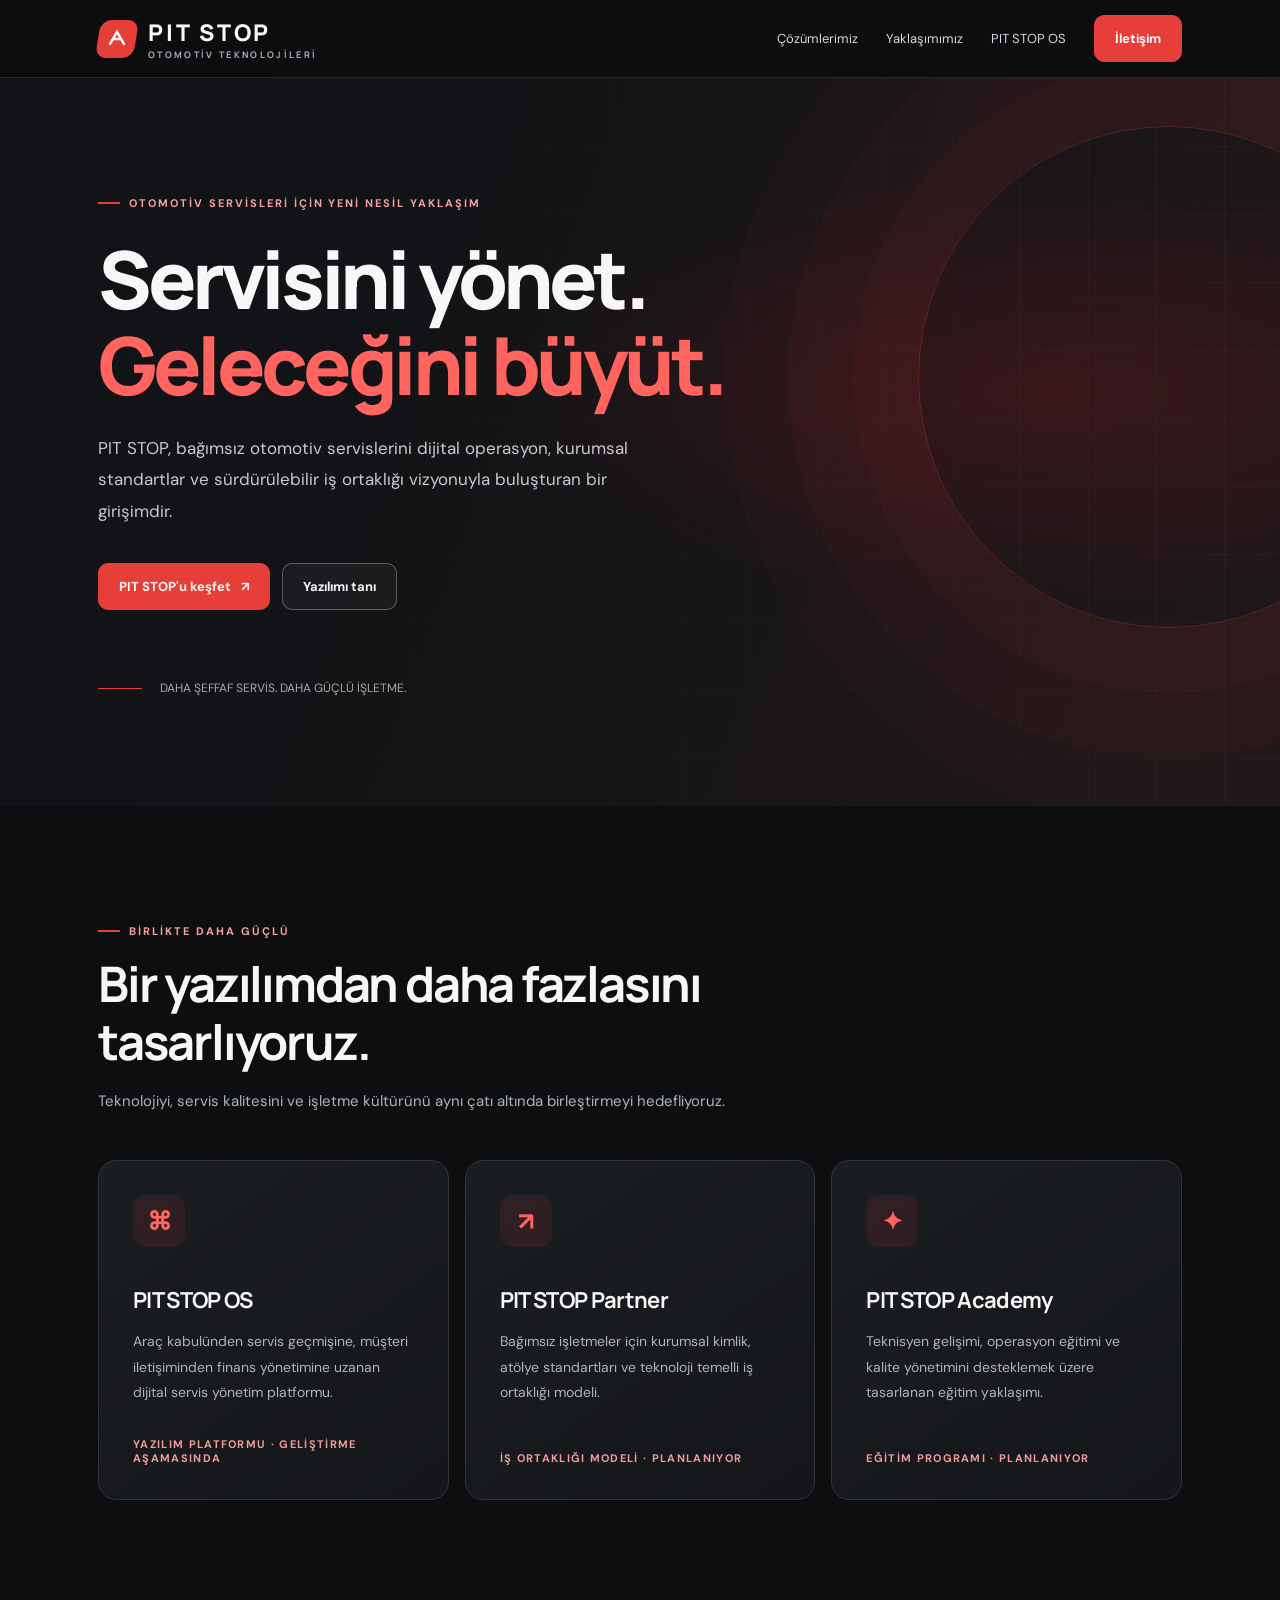
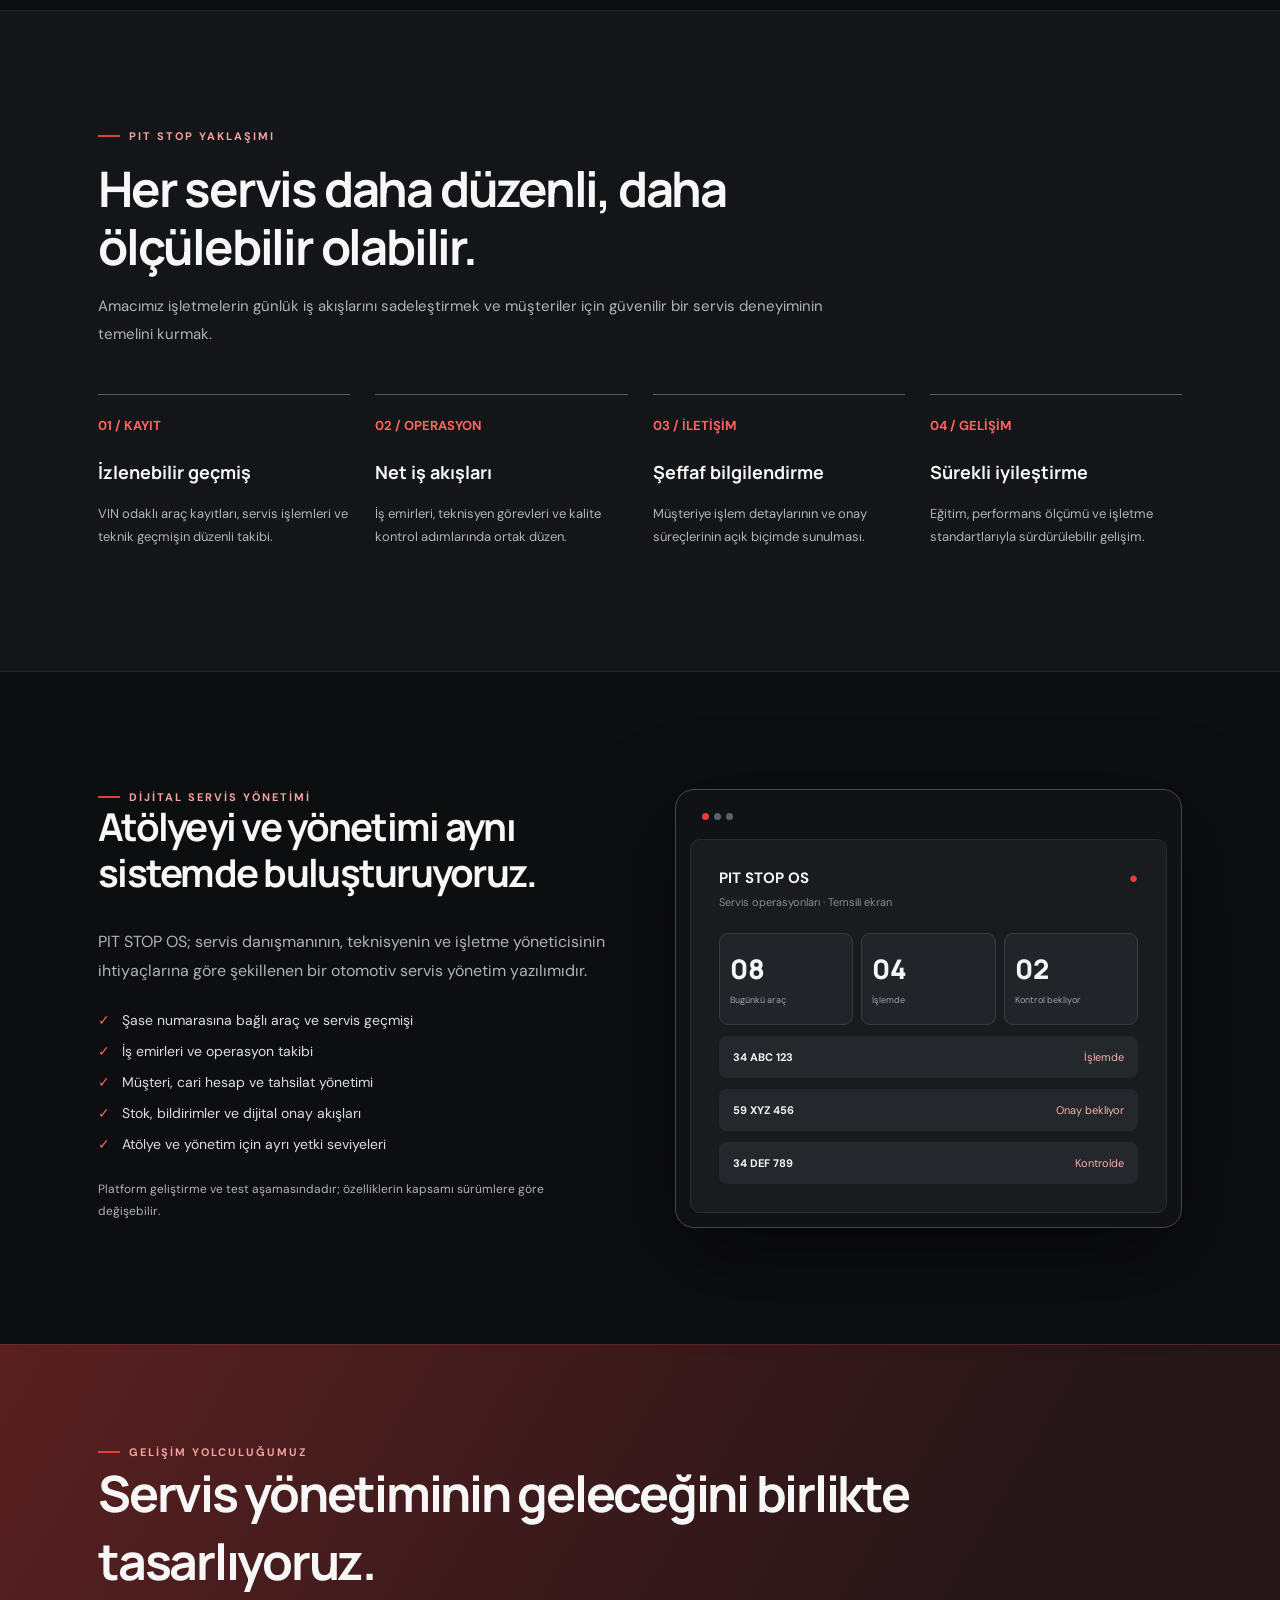
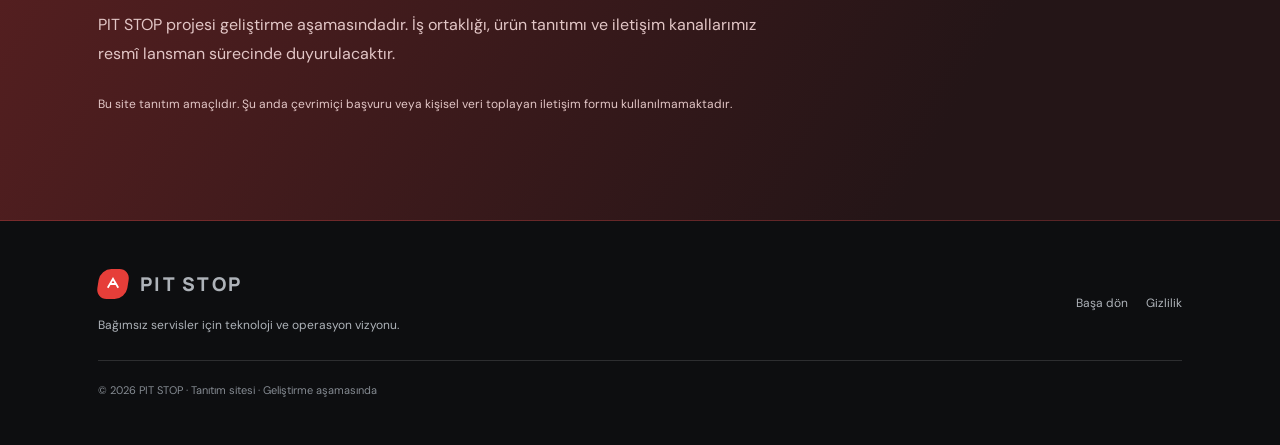
==== index.html @ 3961f0f2 "PIT STOP kurumsal web sitesi ilk surum" ====
<!DOCTYPE html>
<html lang="tr">
<head>
  <meta charset="utf-8">
  <meta name="viewport" content="width=device-width, initial-scale=1">
  <meta name="theme-color" content="#101113">
  <meta name="description" content="PIT STOP: Otomotiv servisleri için dijital yönetim, operasyon standardı ve iş ortaklığı vizyonu.">
  <title>PIT STOP | Servisin Geleceğini Yeniden Tasarla</title>
  <link rel="preconnect" href="https://fonts.googleapis.com">
  <link rel="preconnect" href="https://fonts.gstatic.com" crossorigin>
  <link href="https://fonts.googleapis.com/css2?family=DM+Sans:wght@400;500;600;700&family=Manrope:wght@400;500;600;700;800&display=swap" rel="stylesheet">
  <style>
    :root{--bg:#0d0e10;--panel:#17191c;--panel2:#1f2226;--line:#323438;--fg:#f7f7f7;--muted:#aeb3b9;--red:#e63e39;--red2:#ff645e;--max:1140px}
    *{box-sizing:border-box}html{scroll-behavior:smooth}body{margin:0;background:var(--bg);color:var(--fg);font-family:'DM Sans',sans-serif;-webkit-font-smoothing:antialiased}a{color:inherit;text-decoration:none}button{font:inherit} .wrap{max-width:var(--max);margin:auto;padding:0 28px}
    .nav{position:sticky;top:0;z-index:30;background:rgba(13,14,16,.87);backdrop-filter:blur(20px);border-bottom:1px solid #ffffff1b}.nav-in{height:77px;display:flex;align-items:center;justify-content:space-between;gap:24px}.brand{display:flex;align-items:center;gap:12px;font-family:Manrope,sans-serif;font-size:23px;font-weight:800;letter-spacing:.12em}.mark{display:grid;place-items:center;width:38px;height:38px;background:var(--red);border-radius:11px;transform:skew(-9deg)}.mark svg{transform:skew(9deg)}.brand small{font-size:9px;display:block;letter-spacing:.26em;color:var(--muted);font-weight:700;margin-top:0}.links{display:flex;align-items:center;gap:28px;font-size:13px;color:#d6d8dc}.links a:hover,.footer a:hover{color:var(--red2)}.btn{display:inline-flex;align-items:center;justify-content:center;gap:10px;background:var(--red);border:1px solid var(--red);border-radius:10px;padding:14px 20px;font-weight:700;font-size:13px;transition:transform .2s,background .2s}.btn:hover{transform:translateY(-2px);background:var(--red2)}.btn-outline{border-color:#ffffff48;background:#ffffff0a}.btn-outline:hover{background:#ffffff16}.mobile-nav{display:none}
    .hero{position:relative;overflow:hidden;min-height:660px;display:flex;align-items:center;background:radial-gradient(ellipse at 82% 43%,#6f191f5a 0%,transparent 36%),linear-gradient(110deg,#111316 25%,#1e1719 90%)}.hero:before{content:'';position:absolute;inset:0;background-image:linear-gradient(#ffffff07 1px,transparent 1px),linear-gradient(90deg,#ffffff07 1px,transparent 1px);background-size:68px 68px;mask-image:linear-gradient(90deg,transparent,#000)}.hero:after{content:'';position:absolute;width:500px;height:500px;right:-140px;top:48px;border:1px solid #e63e3950;border-radius:50%;box-shadow:0 0 0 65px #e63e3909,0 0 0 130px #e63e3908,0 0 0 195px #e63e3905}.hero .wrap{width:100%;position:relative;z-index:1}.eyebrow{display:inline-flex;align-items:center;gap:9px;font-size:11px;letter-spacing:.18em;font-weight:700;text-transform:uppercase;color:#f4a3a0}.eyebrow:before{content:'';width:22px;height:2px;background:var(--red)}h1,h2,h3,p{margin-top:0}h1,h2,h3{font-family:Manrope,sans-serif}h1{max-width:800px;margin:26px 0 24px;font-size:clamp(43px,6.4vw,80px);line-height:1.08;letter-spacing:-.055em;font-weight:800}h1 em{font-style:normal;color:var(--red2)}.lead{font-size:17px;line-height:1.85;max-width:570px;color:#c6c9ce}.hero-actions{display:flex;gap:12px;flex-wrap:wrap;margin-top:36px}.mini{margin-top:70px;display:flex;align-items:center;gap:18px;color:#a5a8ad;font-size:12px}.mini .bar{width:44px;height:1px;background:var(--red)}
    section{padding:110px 0}.section-head{max-width:725px;margin-bottom:45px}.section-head h2{font-size:clamp(32px,4vw,49px);line-height:1.18;letter-spacing:-.045em;margin:17px 0}.section-head p{color:var(--muted);line-height:1.85;font-size:15px}.cards{display:grid;grid-template-columns:repeat(3,minmax(0,1fr));gap:16px}.card{background:linear-gradient(145deg,#1b1e21,#141619);border:1px solid var(--line);border-radius:18px;padding:34px;min-height:340px;display:flex;flex-direction:column}.card-icon{width:52px;height:52px;border-radius:13px;background:#e63e391b;color:var(--red2);display:grid;place-items:center;font-size:25px;font-weight:bold;margin-bottom:38px}.card h3{font-size:22px;letter-spacing:-.03em;margin-bottom:14px}.card p{color:var(--muted);font-size:14px;line-height:1.8}.card .foot{font-size:11px;letter-spacing:.12em;color:#f19c99;text-transform:uppercase;font-weight:700;margin-top:auto}.band{background:#131518;border-block:1px solid #ffffff12}.steps{display:grid;grid-template-columns:repeat(4,1fr);gap:25px}.step{border-top:1px solid #595c63;padding-top:22px}.step b{display:block;color:var(--red2);font-size:13px;margin-bottom:26px}.step h3{font-size:18px}.step p{font-size:13px;color:var(--muted);line-height:1.8}.feature{display:grid;grid-template-columns:1fr 1fr;gap:70px;align-items:center}.screen{border-radius:19px;background:#101215;border:1px solid #45484d;padding:14px;box-shadow:0 28px 85px #0008}.screenbar{display:flex;gap:5px;padding:9px 12px 19px}.screenbar i{width:7px;height:7px;border-radius:50%;background:#5b6268}.screenbar i:first-child{background:var(--red)}.screenin{background:#191b1f;border:1px solid #292c31;border-radius:10px;padding:28px}.screenin h4{margin:0 0 7px;font-size:15px}.screenin .sub{color:#858b93;font-size:11px;margin-bottom:24px}.stats{display:grid;grid-template-columns:repeat(3,1fr);gap:8px}.stat{padding:16px 10px;border:1px solid #383b40;border-radius:9px;background:#212429}.stat strong{font:800 27px Manrope,sans-serif;display:block}.stat span{font-size:9px;color:#9fa6ac}.fake-row{margin-top:11px;border-radius:8px;background:#24272b;padding:14px;display:flex;align-items:center;justify-content:space-between;font-size:11px}.fake-row span{color:#f7b0ad}.feature h2{font-size:clamp(30px,3vw,46px);line-height:1.18;letter-spacing:-.045em}.feature p{line-height:1.85;color:var(--muted)}.ticks{padding:0;list-style:none;margin:25px 0}.ticks li{margin:13px 0;color:#dadde0;font-size:14px}.ticks li:before{content:'✓';color:var(--red2);margin-right:12px}.cta{padding:92px 0;background:linear-gradient(120deg,#5a2021,#241517 75%);border-block:1px solid #b3414159}.cta h2{font-size:clamp(30px,4vw,50px);letter-spacing:-.045em;margin-bottom:16px}.cta p{color:#e2c6c6;line-height:1.8;max-width:700px}.notice{font-size:12px;color:#b6adb0;margin-top:25px;max-width:760px}.footer{padding:48px 0;color:var(--muted)}.footer-inner{display:flex;justify-content:space-between;align-items:center;gap:22px;border-bottom:1px solid #ffffff22;padding-bottom:25px}.footer p{font-size:12px;line-height:1.7}.footer a{font-size:12px;margin-left:18px}.copyright{margin-top:22px;font-size:11px;color:#858b92}
    @media(max-width:850px){.links{display:none}.mobile-nav{display:inline-flex}.hero{min-height:600px}.cards,.steps{grid-template-columns:1fr 1fr}.feature{grid-template-columns:1fr;gap:36px}.card{min-height:290px}}@media(max-width:560px){.wrap{padding:0 20px}.hero{min-height:610px}section{padding:72px 0}.cards,.steps{grid-template-columns:1fr}.card{min-height:250px}.mini{margin-top:50px}.stats{gap:5px}.stat strong{font-size:20px}.footer-inner{align-items:flex-start;flex-direction:column}.footer a{margin-left:0;margin-right:20px}}
  </style>
</head>
<body>
  <header class="nav"><div class="wrap nav-in"><a class="brand" href="#anasayfa"><span class="mark"><svg width="24" height="24" viewBox="0 0 24 24" fill="none" stroke="white" stroke-width="2.4" stroke-linecap="round"><path d="M5 17L12 5l7 12M8.5 12h7"/></svg></span><span>PIT STOP<small>OTOMOTİV TEKNOLOJİLERİ</small></span></a><nav class="links"><a href="#cozumler">Çözümlerimiz</a><a href="#yaklasim">Yaklaşımımız</a><a href="#os">PIT STOP OS</a><a href="#iletisim" class="btn" style="color:white">İletişim</a></nav><a class="btn mobile-nav" href="#iletisim">İletişim</a></div></header>
  <main>
    <section class="hero" id="anasayfa"><div class="wrap"><span class="eyebrow">OTOMOTİV SERVİSLERİ İÇİN YENİ NESİL YAKLAŞIM</span><h1>Servisini yönet.<br><em>Geleceğini büyüt.</em></h1><p class="lead">PIT STOP, bağımsız otomotiv servislerini dijital operasyon, kurumsal standartlar ve sürdürülebilir iş ortaklığı vizyonuyla buluşturan bir girişimdir.</p><div class="hero-actions"><a href="#cozumler" class="btn">PIT STOP'u keşfet <span aria-hidden="true">↗</span></a><a href="#os" class="btn btn-outline">Yazılımı tanı</a></div><div class="mini"><span class="bar"></span>DAHA ŞEFFAF SERVİS. DAHA GÜÇLÜ İŞLETME.</div></div></section>
    <section id="cozumler"><div class="wrap"><div class="section-head"><span class="eyebrow">BİRLİKTE DAHA GÜÇLÜ</span><h2>Bir yazılımdan daha fazlasını tasarlıyoruz.</h2><p>Teknolojiyi, servis kalitesini ve işletme kültürünü aynı çatı altında birleştirmeyi hedefliyoruz.</p></div><div class="cards"><article class="card"><div class="card-icon">⌘</div><h3>PIT STOP OS</h3><p>Araç kabulünden servis geçmişine, müşteri iletişiminden finans yönetimine uzanan dijital servis yönetim platformu.</p><div class="foot">Yazılım platformu · geliştirme aşamasında</div></article><article class="card"><div class="card-icon">↗</div><h3>PIT STOP Partner</h3><p>Bağımsız işletmeler için kurumsal kimlik, atölye standartları ve teknoloji temelli iş ortaklığı modeli.</p><div class="foot">İş ortaklığı modeli · planlanıyor</div></article><article class="card"><div class="card-icon">✦</div><h3>PIT STOP Academy</h3><p>Teknisyen gelişimi, operasyon eğitimi ve kalite yönetimini desteklemek üzere tasarlanan eğitim yaklaşımı.</p><div class="foot">Eğitim programı · planlanıyor</div></article></div></div></section>
    <section class="band" id="yaklasim"><div class="wrap"><div class="section-head"><span class="eyebrow">PIT STOP YAKLAŞIMI</span><h2>Her servis daha düzenli, daha ölçülebilir olabilir.</h2><p>Amacımız işletmelerin günlük iş akışlarını sadeleştirmek ve müşteriler için güvenilir bir servis deneyiminin temelini kurmak.</p></div><div class="steps"><div class="step"><b>01 / KAYIT</b><h3>İzlenebilir geçmiş</h3><p>VIN odaklı araç kayıtları, servis işlemleri ve teknik geçmişin düzenli takibi.</p></div><div class="step"><b>02 / OPERASYON</b><h3>Net iş akışları</h3><p>İş emirleri, teknisyen görevleri ve kalite kontrol adımlarında ortak düzen.</p></div><div class="step"><b>03 / İLETİŞİM</b><h3>Şeffaf bilgilendirme</h3><p>Müşteriye işlem detaylarının ve onay süreçlerinin açık biçimde sunulması.</p></div><div class="step"><b>04 / GELİŞİM</b><h3>Sürekli iyileştirme</h3><p>Eğitim, performans ölçümü ve işletme standartlarıyla sürdürülebilir gelişim.</p></div></div></div></section>
    <section id="os"><div class="wrap feature"><div><span class="eyebrow">DİJİTAL SERVİS YÖNETİMİ</span><h2>Atölyeyi ve yönetimi aynı sistemde buluşturuyoruz.</h2><p>PIT STOP OS; servis danışmanının, teknisyenin ve işletme yöneticisinin ihtiyaçlarına göre şekillenen bir otomotiv servis yönetim yazılımıdır.</p><ul class="ticks"><li>Şase numarasına bağlı araç ve servis geçmişi</li><li>İş emirleri ve operasyon takibi</li><li>Müşteri, cari hesap ve tahsilat yönetimi</li><li>Stok, bildirimler ve dijital onay akışları</li><li>Atölye ve yönetim için ayrı yetki seviyeleri</li></ul><p style="font-size:12px">Platform geliştirme ve test aşamasındadır; özelliklerin kapsamı sürümlere göre değişebilir.</p></div><div class="screen" role="img" aria-label="PIT STOP OS için örnek yönetim paneli çizimi"><div class="screenbar"><i></i><i></i><i></i></div><div class="screenin"><h4>PIT STOP OS <span style="float:right;color:#e63e39">●</span></h4><div class="sub">Servis operasyonları · Temsili ekran</div><div class="stats"><div class="stat"><strong>08</strong><span>Bugünkü araç</span></div><div class="stat"><strong>04</strong><span>İşlemde</span></div><div class="stat"><strong>02</strong><span>Kontrol bekliyor</span></div></div><div class="fake-row"><strong>34 ABC 123</strong><span>İşlemde</span></div><div class="fake-row"><strong>59 XYZ 456</strong><span>Onay bekliyor</span></div><div class="fake-row"><strong>34 DEF 789</strong><span>Kontrolde</span></div></div></div></div></section>
    <section class="cta" id="iletisim"><div class="wrap"><span class="eyebrow">GELİŞİM YOLCULUĞUMUZ</span><h2>Servis yönetiminin geleceğini birlikte tasarlıyoruz.</h2><p>PIT STOP projesi geliştirme aşamasındadır. İş ortaklığı, ürün tanıtımı ve iletişim kanallarımız resmî lansman sürecinde duyurulacaktır.</p><p class="notice">Bu site tanıtım amaçlıdır. Şu anda çevrimiçi başvuru veya kişisel veri toplayan iletişim formu kullanılmamaktadır.</p></div></section>
  </main>
  <footer class="footer"><div class="wrap"><div class="footer-inner"><div><div class="brand" style="font-size:19px"><span class="mark" style="width:30px;height:30px"><svg width="18" height="18" viewBox="0 0 24 24" fill="none" stroke="white" stroke-width="2.4"><path d="M5 17L12 5l7 12M8.5 12h7"/></svg></span>PIT STOP</div><p style="margin:16px 0 0">Bağımsız servisler için teknoloji ve operasyon vizyonu.</p></div><div><a href="#anasayfa">Başa dön</a><a href="/gizlilik.html">Gizlilik</a></div></div><div class="copyright">© <span id="year"></span> PIT STOP · Tanıtım sitesi · Geliştirme aşamasında</div></div></footer>
  <script>document.getElementById('year').textContent=new Date().getFullYear()</script>
</body>
</html>
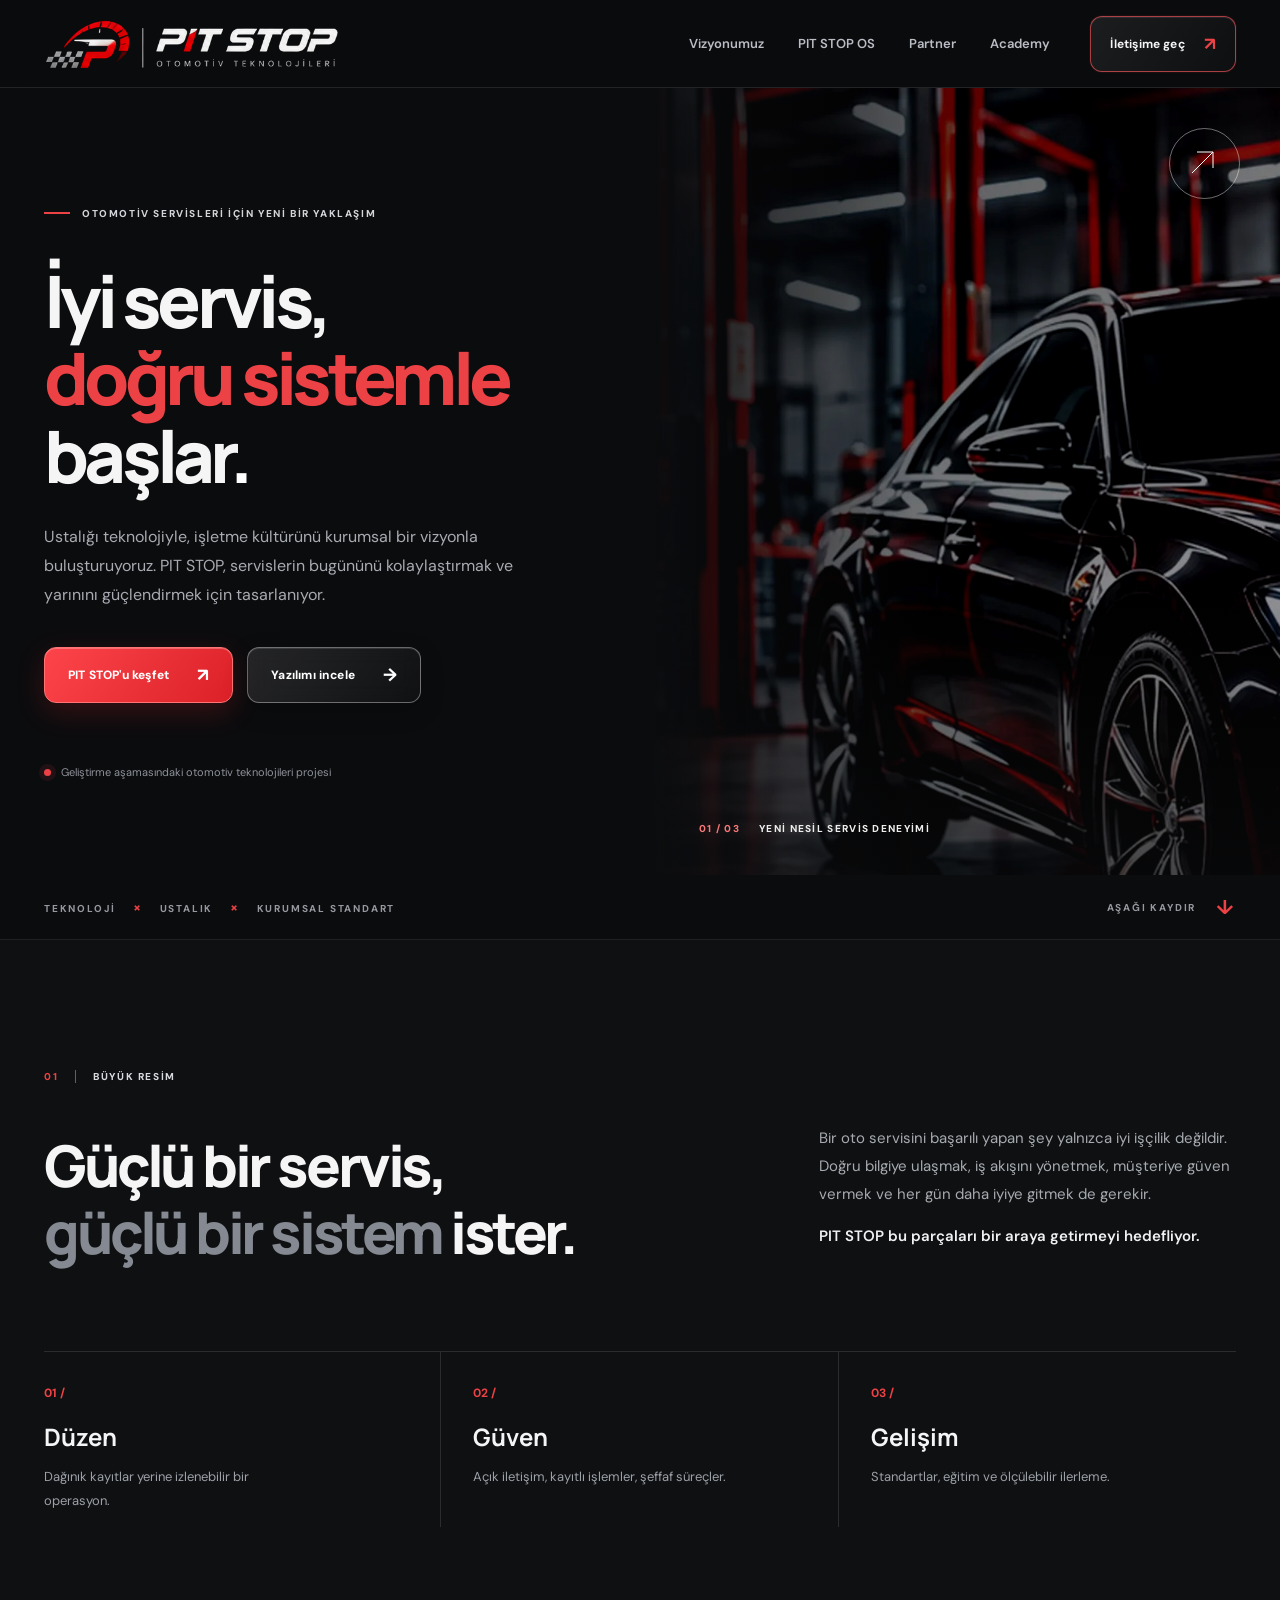
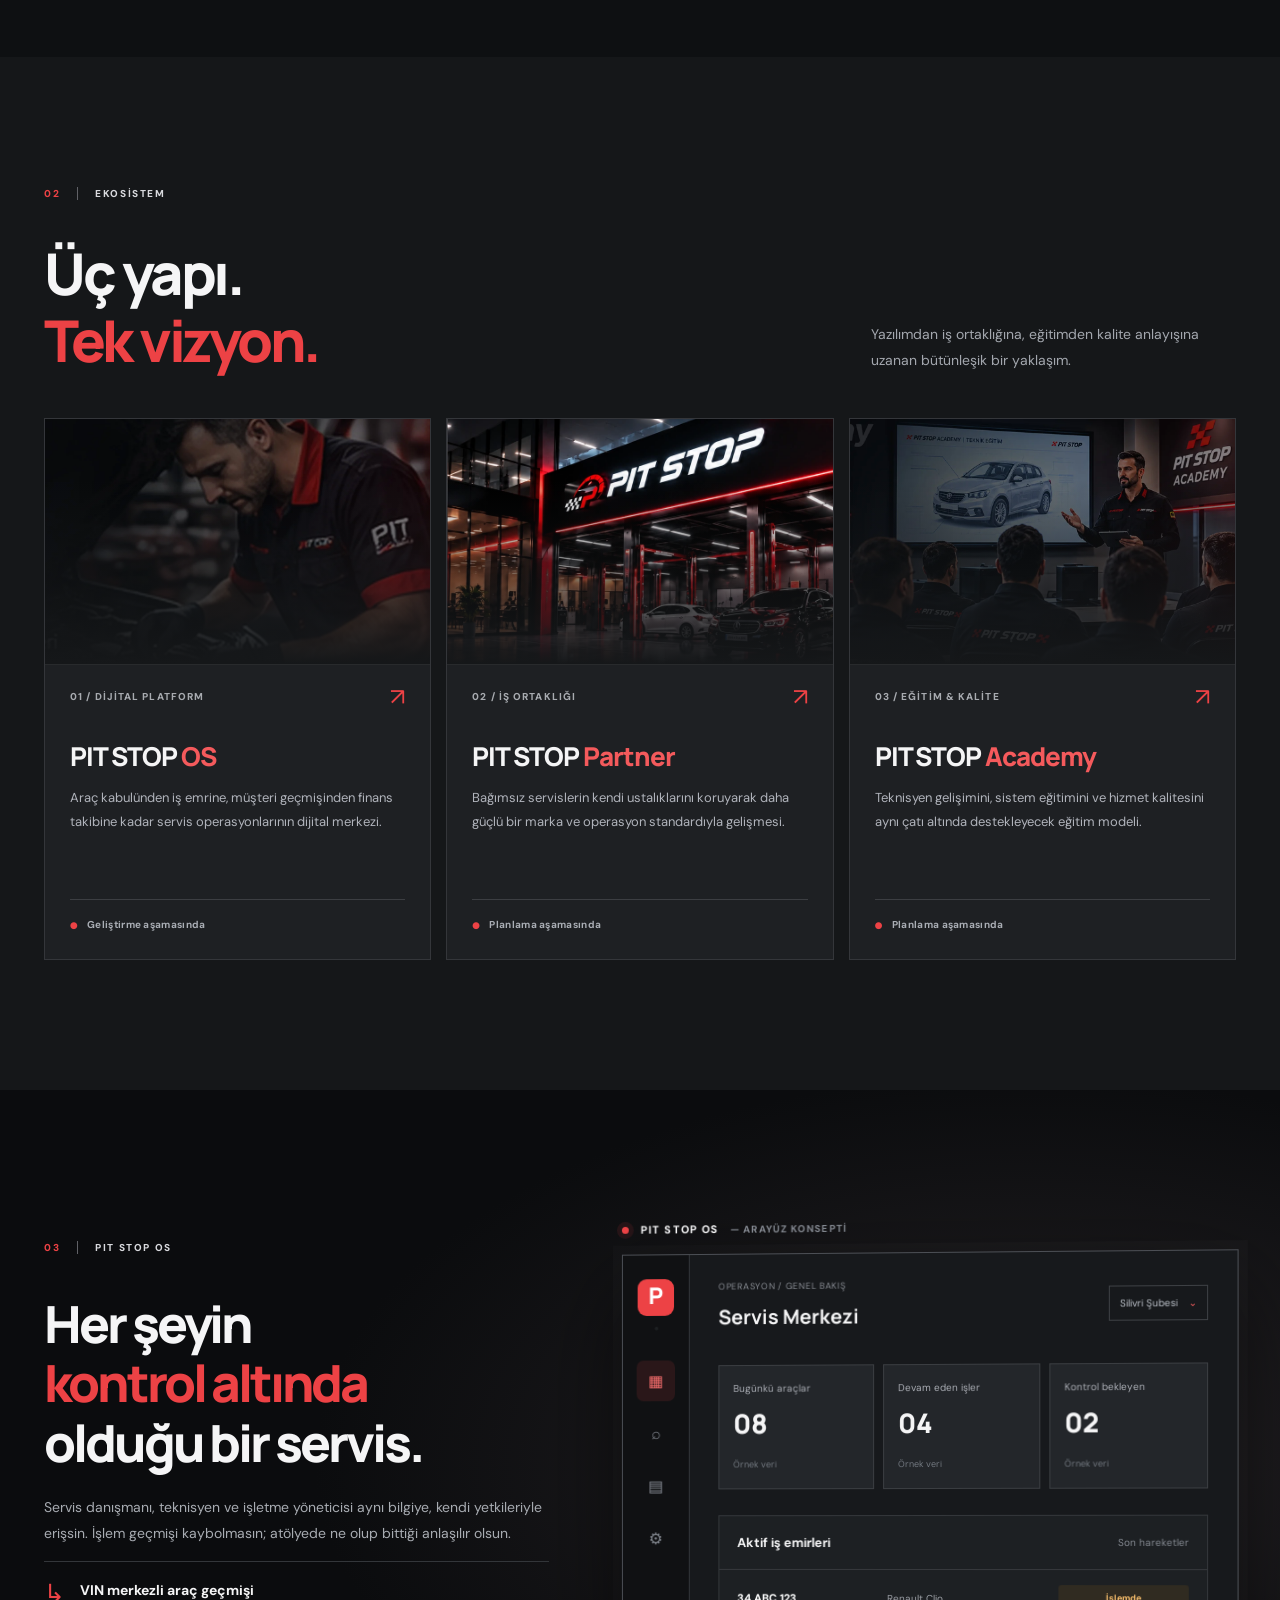
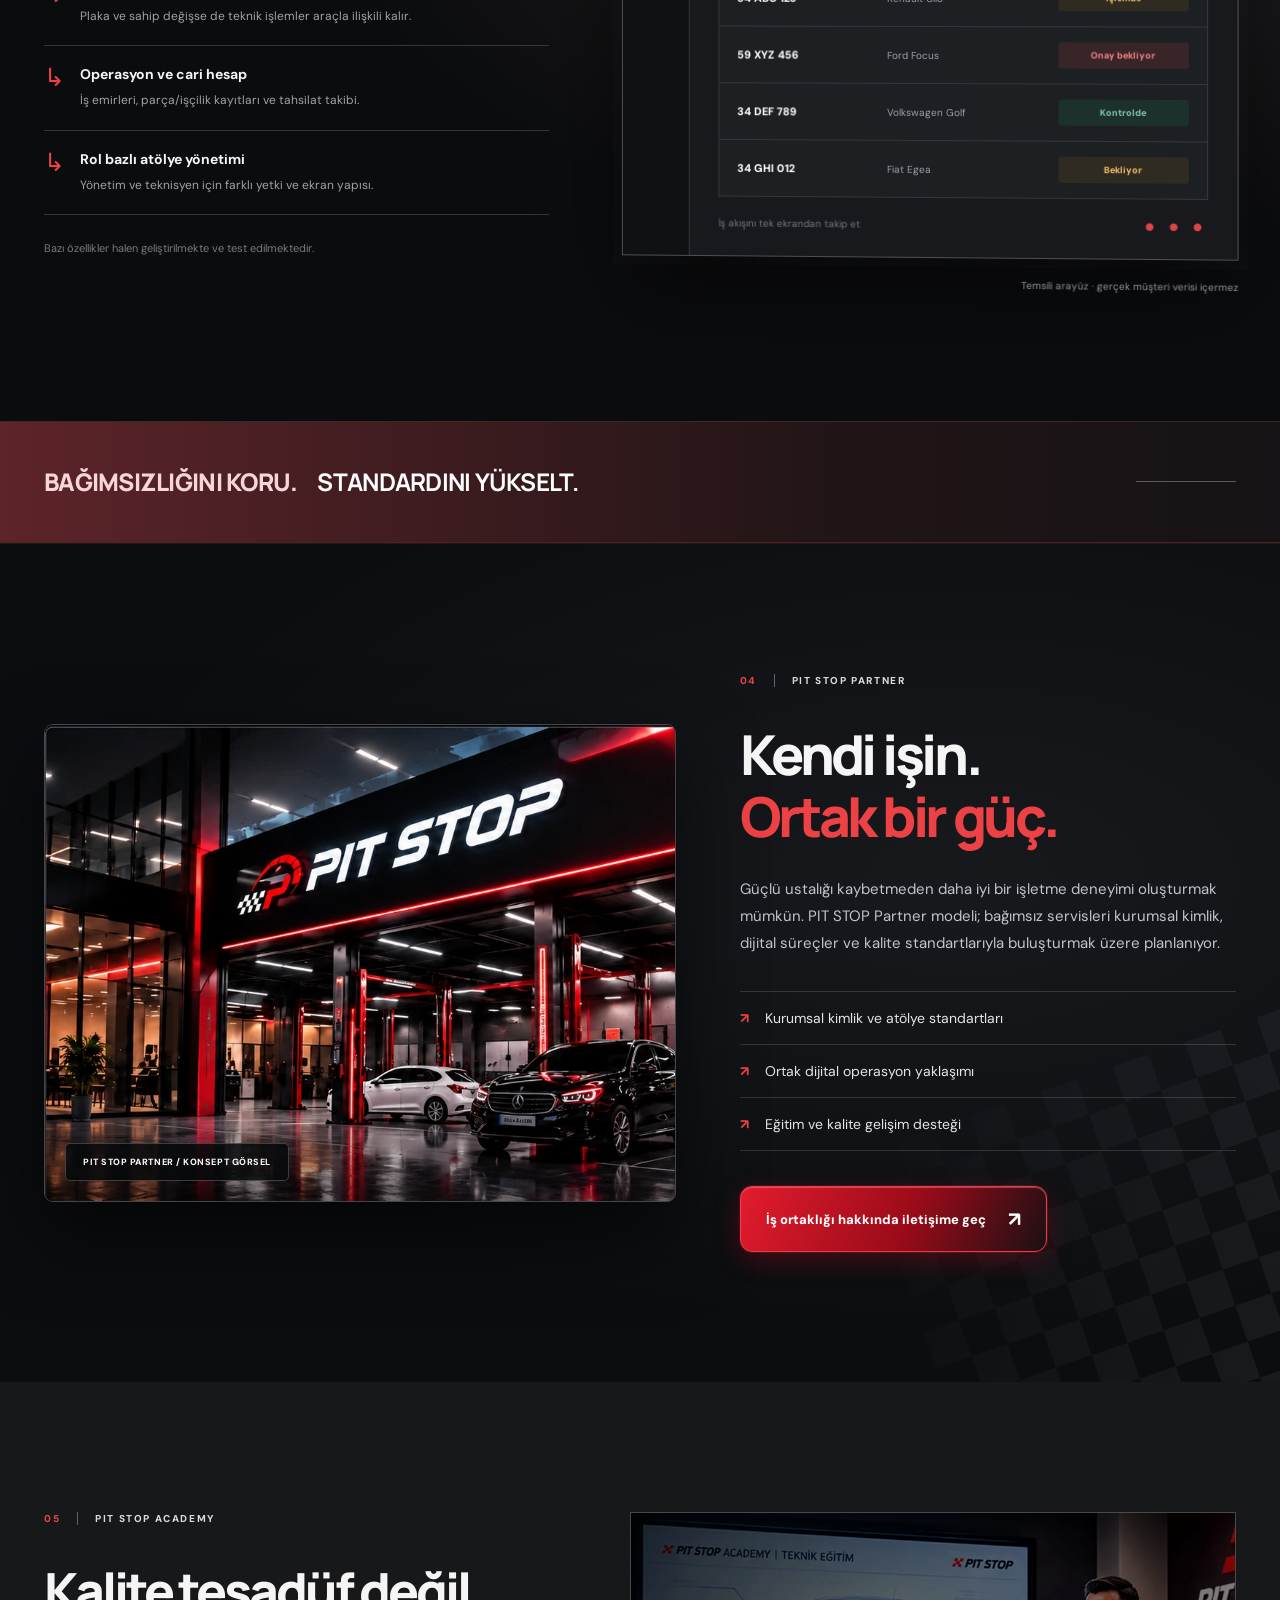
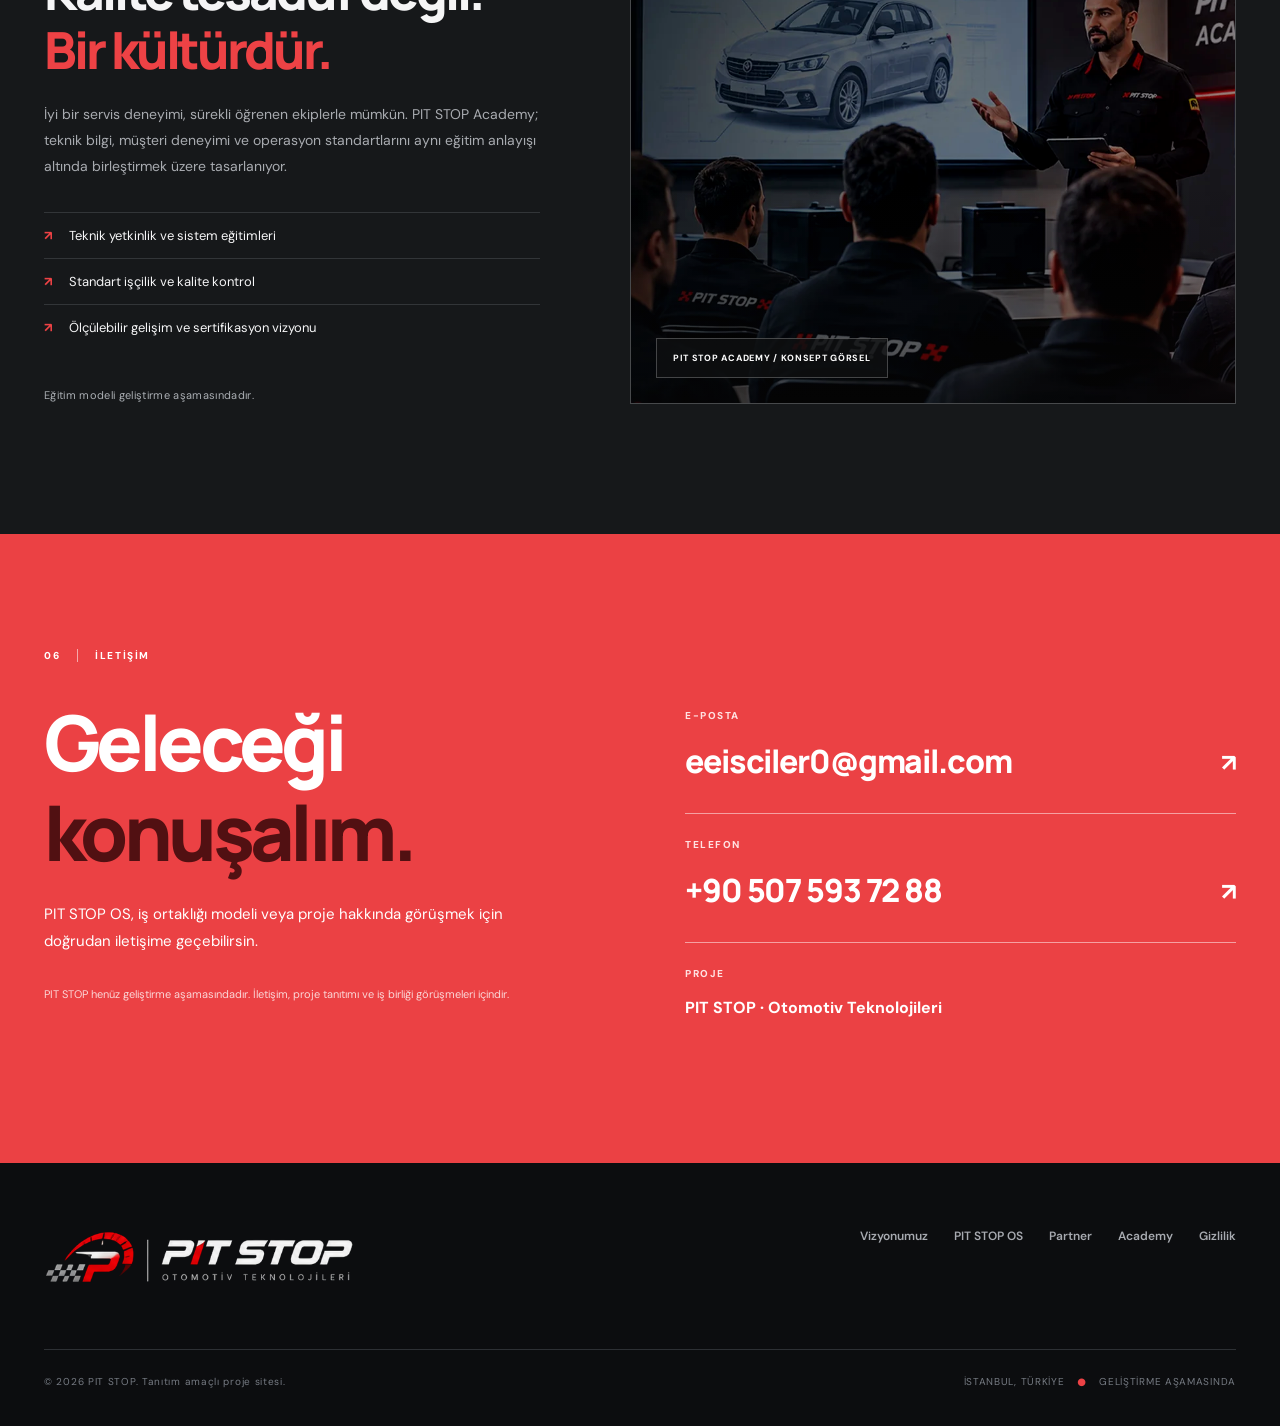
==== commit 379b84a7: "PIT STOP Partner premium tasarim" ====
--- a/index.html
+++ b/index.html
@@ -1,33 +1,130 @@
-<!DOCTYPE html>
+<!doctype html>
 <html lang="tr">
 <head>
   <meta charset="utf-8">
   <meta name="viewport" content="width=device-width, initial-scale=1">
-  <meta name="theme-color" content="#101113">
-  <meta name="description" content="PIT STOP: Otomotiv servisleri için dijital yönetim, operasyon standardı ve iş ortaklığı vizyonu.">
-  <title>PIT STOP | Servisin Geleceğini Yeniden Tasarla</title>
+  <meta name="theme-color" content="#0b0c0e">
+  <meta name="description" content="PIT STOP: Bağımsız otomotiv servisleri için dijital yönetim, güçlü operasyon standardı ve yeni nesil iş ortaklığı vizyonu.">
+  <meta property="og:title" content="PIT STOP | İyi servis, doğru sistemle başlar.">
+  <meta property="og:description" content="PIT STOP OS, Partner ve Academy ile servis işletmeciliğinin geleceğine yeni bir yaklaşım.">
+  <meta property="og:type" content="website">
+  <title>PIT STOP | İyi servis, doğru sistemle başlar.</title>
+  <link rel="icon" type="image/png" href="assets/pitstop-icon.png">
   <link rel="preconnect" href="https://fonts.googleapis.com">
   <link rel="preconnect" href="https://fonts.gstatic.com" crossorigin>
   <link href="https://fonts.googleapis.com/css2?family=DM+Sans:wght@400;500;600;700&family=Manrope:wght@400;500;600;700;800&display=swap" rel="stylesheet">
-  <style>
-    :root{--bg:#0d0e10;--panel:#17191c;--panel2:#1f2226;--line:#323438;--fg:#f7f7f7;--muted:#aeb3b9;--red:#e63e39;--red2:#ff645e;--max:1140px}
-    *{box-sizing:border-box}html{scroll-behavior:smooth}body{margin:0;background:var(--bg);color:var(--fg);font-family:'DM Sans',sans-serif;-webkit-font-smoothing:antialiased}a{color:inherit;text-decoration:none}button{font:inherit} .wrap{max-width:var(--max);margin:auto;padding:0 28px}
-    .nav{position:sticky;top:0;z-index:30;background:rgba(13,14,16,.87);backdrop-filter:blur(20px);border-bottom:1px solid #ffffff1b}.nav-in{height:77px;display:flex;align-items:center;justify-content:space-between;gap:24px}.brand{display:flex;align-items:center;gap:12px;font-family:Manrope,sans-serif;font-size:23px;font-weight:800;letter-spacing:.12em}.mark{display:grid;place-items:center;width:38px;height:38px;background:var(--red);border-radius:11px;transform:skew(-9deg)}.mark svg{transform:skew(9deg)}.brand small{font-size:9px;display:block;letter-spacing:.26em;color:var(--muted);font-weight:700;margin-top:0}.links{display:flex;align-items:center;gap:28px;font-size:13px;color:#d6d8dc}.links a:hover,.footer a:hover{color:var(--red2)}.btn{display:inline-flex;align-items:center;justify-content:center;gap:10px;background:var(--red);border:1px solid var(--red);border-radius:10px;padding:14px 20px;font-weight:700;font-size:13px;transition:transform .2s,background .2s}.btn:hover{transform:translateY(-2px);background:var(--red2)}.btn-outline{border-color:#ffffff48;background:#ffffff0a}.btn-outline:hover{background:#ffffff16}.mobile-nav{display:none}
-    .hero{position:relative;overflow:hidden;min-height:660px;display:flex;align-items:center;background:radial-gradient(ellipse at 82% 43%,#6f191f5a 0%,transparent 36%),linear-gradient(110deg,#111316 25%,#1e1719 90%)}.hero:before{content:'';position:absolute;inset:0;background-image:linear-gradient(#ffffff07 1px,transparent 1px),linear-gradient(90deg,#ffffff07 1px,transparent 1px);background-size:68px 68px;mask-image:linear-gradient(90deg,transparent,#000)}.hero:after{content:'';position:absolute;width:500px;height:500px;right:-140px;top:48px;border:1px solid #e63e3950;border-radius:50%;box-shadow:0 0 0 65px #e63e3909,0 0 0 130px #e63e3908,0 0 0 195px #e63e3905}.hero .wrap{width:100%;position:relative;z-index:1}.eyebrow{display:inline-flex;align-items:center;gap:9px;font-size:11px;letter-spacing:.18em;font-weight:700;text-transform:uppercase;color:#f4a3a0}.eyebrow:before{content:'';width:22px;height:2px;background:var(--red)}h1,h2,h3,p{margin-top:0}h1,h2,h3{font-family:Manrope,sans-serif}h1{max-width:800px;margin:26px 0 24px;font-size:clamp(43px,6.4vw,80px);line-height:1.08;letter-spacing:-.055em;font-weight:800}h1 em{font-style:normal;color:var(--red2)}.lead{font-size:17px;line-height:1.85;max-width:570px;color:#c6c9ce}.hero-actions{display:flex;gap:12px;flex-wrap:wrap;margin-top:36px}.mini{margin-top:70px;display:flex;align-items:center;gap:18px;color:#a5a8ad;font-size:12px}.mini .bar{width:44px;height:1px;background:var(--red)}
-    section{padding:110px 0}.section-head{max-width:725px;margin-bottom:45px}.section-head h2{font-size:clamp(32px,4vw,49px);line-height:1.18;letter-spacing:-.045em;margin:17px 0}.section-head p{color:var(--muted);line-height:1.85;font-size:15px}.cards{display:grid;grid-template-columns:repeat(3,minmax(0,1fr));gap:16px}.card{background:linear-gradient(145deg,#1b1e21,#141619);border:1px solid var(--line);border-radius:18px;padding:34px;min-height:340px;display:flex;flex-direction:column}.card-icon{width:52px;height:52px;border-radius:13px;background:#e63e391b;color:var(--red2);display:grid;place-items:center;font-size:25px;font-weight:bold;margin-bottom:38px}.card h3{font-size:22px;letter-spacing:-.03em;margin-bottom:14px}.card p{color:var(--muted);font-size:14px;line-height:1.8}.card .foot{font-size:11px;letter-spacing:.12em;color:#f19c99;text-transform:uppercase;font-weight:700;margin-top:auto}.band{background:#131518;border-block:1px solid #ffffff12}.steps{display:grid;grid-template-columns:repeat(4,1fr);gap:25px}.step{border-top:1px solid #595c63;padding-top:22px}.step b{display:block;color:var(--red2);font-size:13px;margin-bottom:26px}.step h3{font-size:18px}.step p{font-size:13px;color:var(--muted);line-height:1.8}.feature{display:grid;grid-template-columns:1fr 1fr;gap:70px;align-items:center}.screen{border-radius:19px;background:#101215;border:1px solid #45484d;padding:14px;box-shadow:0 28px 85px #0008}.screenbar{display:flex;gap:5px;padding:9px 12px 19px}.screenbar i{width:7px;height:7px;border-radius:50%;background:#5b6268}.screenbar i:first-child{background:var(--red)}.screenin{background:#191b1f;border:1px solid #292c31;border-radius:10px;padding:28px}.screenin h4{margin:0 0 7px;font-size:15px}.screenin .sub{color:#858b93;font-size:11px;margin-bottom:24px}.stats{display:grid;grid-template-columns:repeat(3,1fr);gap:8px}.stat{padding:16px 10px;border:1px solid #383b40;border-radius:9px;background:#212429}.stat strong{font:800 27px Manrope,sans-serif;display:block}.stat span{font-size:9px;color:#9fa6ac}.fake-row{margin-top:11px;border-radius:8px;background:#24272b;padding:14px;display:flex;align-items:center;justify-content:space-between;font-size:11px}.fake-row span{color:#f7b0ad}.feature h2{font-size:clamp(30px,3vw,46px);line-height:1.18;letter-spacing:-.045em}.feature p{line-height:1.85;color:var(--muted)}.ticks{padding:0;list-style:none;margin:25px 0}.ticks li{margin:13px 0;color:#dadde0;font-size:14px}.ticks li:before{content:'✓';color:var(--red2);margin-right:12px}.cta{padding:92px 0;background:linear-gradient(120deg,#5a2021,#241517 75%);border-block:1px solid #b3414159}.cta h2{font-size:clamp(30px,4vw,50px);letter-spacing:-.045em;margin-bottom:16px}.cta p{color:#e2c6c6;line-height:1.8;max-width:700px}.notice{font-size:12px;color:#b6adb0;margin-top:25px;max-width:760px}.footer{padding:48px 0;color:var(--muted)}.footer-inner{display:flex;justify-content:space-between;align-items:center;gap:22px;border-bottom:1px solid #ffffff22;padding-bottom:25px}.footer p{font-size:12px;line-height:1.7}.footer a{font-size:12px;margin-left:18px}.copyright{margin-top:22px;font-size:11px;color:#858b92}
-    @media(max-width:850px){.links{display:none}.mobile-nav{display:inline-flex}.hero{min-height:600px}.cards,.steps{grid-template-columns:1fr 1fr}.feature{grid-template-columns:1fr;gap:36px}.card{min-height:290px}}@media(max-width:560px){.wrap{padding:0 20px}.hero{min-height:610px}section{padding:72px 0}.cards,.steps{grid-template-columns:1fr}.card{min-height:250px}.mini{margin-top:50px}.stats{gap:5px}.stat strong{font-size:20px}.footer-inner{align-items:flex-start;flex-direction:column}.footer a{margin-left:0;margin-right:20px}}
-  </style>
+  <link rel="stylesheet" href="styles.css">
+  <script src="script.js" defer></script>
 </head>
 <body>
-  <header class="nav"><div class="wrap nav-in"><a class="brand" href="#anasayfa"><span class="mark"><svg width="24" height="24" viewBox="0 0 24 24" fill="none" stroke="white" stroke-width="2.4" stroke-linecap="round"><path d="M5 17L12 5l7 12M8.5 12h7"/></svg></span><span>PIT STOP<small>OTOMOTİV TEKNOLOJİLERİ</small></span></a><nav class="links"><a href="#cozumler">Çözümlerimiz</a><a href="#yaklasim">Yaklaşımımız</a><a href="#os">PIT STOP OS</a><a href="#iletisim" class="btn" style="color:white">İletişim</a></nav><a class="btn mobile-nav" href="#iletisim">İletişim</a></div></header>
-  <main>
-    <section class="hero" id="anasayfa"><div class="wrap"><span class="eyebrow">OTOMOTİV SERVİSLERİ İÇİN YENİ NESİL YAKLAŞIM</span><h1>Servisini yönet.<br><em>Geleceğini büyüt.</em></h1><p class="lead">PIT STOP, bağımsız otomotiv servislerini dijital operasyon, kurumsal standartlar ve sürdürülebilir iş ortaklığı vizyonuyla buluşturan bir girişimdir.</p><div class="hero-actions"><a href="#cozumler" class="btn">PIT STOP'u keşfet <span aria-hidden="true">↗</span></a><a href="#os" class="btn btn-outline">Yazılımı tanı</a></div><div class="mini"><span class="bar"></span>DAHA ŞEFFAF SERVİS. DAHA GÜÇLÜ İŞLETME.</div></div></section>
-    <section id="cozumler"><div class="wrap"><div class="section-head"><span class="eyebrow">BİRLİKTE DAHA GÜÇLÜ</span><h2>Bir yazılımdan daha fazlasını tasarlıyoruz.</h2><p>Teknolojiyi, servis kalitesini ve işletme kültürünü aynı çatı altında birleştirmeyi hedefliyoruz.</p></div><div class="cards"><article class="card"><div class="card-icon">⌘</div><h3>PIT STOP OS</h3><p>Araç kabulünden servis geçmişine, müşteri iletişiminden finans yönetimine uzanan dijital servis yönetim platformu.</p><div class="foot">Yazılım platformu · geliştirme aşamasında</div></article><article class="card"><div class="card-icon">↗</div><h3>PIT STOP Partner</h3><p>Bağımsız işletmeler için kurumsal kimlik, atölye standartları ve teknoloji temelli iş ortaklığı modeli.</p><div class="foot">İş ortaklığı modeli · planlanıyor</div></article><article class="card"><div class="card-icon">✦</div><h3>PIT STOP Academy</h3><p>Teknisyen gelişimi, operasyon eğitimi ve kalite yönetimini desteklemek üzere tasarlanan eğitim yaklaşımı.</p><div class="foot">Eğitim programı · planlanıyor</div></article></div></div></section>
-    <section class="band" id="yaklasim"><div class="wrap"><div class="section-head"><span class="eyebrow">PIT STOP YAKLAŞIMI</span><h2>Her servis daha düzenli, daha ölçülebilir olabilir.</h2><p>Amacımız işletmelerin günlük iş akışlarını sadeleştirmek ve müşteriler için güvenilir bir servis deneyiminin temelini kurmak.</p></div><div class="steps"><div class="step"><b>01 / KAYIT</b><h3>İzlenebilir geçmiş</h3><p>VIN odaklı araç kayıtları, servis işlemleri ve teknik geçmişin düzenli takibi.</p></div><div class="step"><b>02 / OPERASYON</b><h3>Net iş akışları</h3><p>İş emirleri, teknisyen görevleri ve kalite kontrol adımlarında ortak düzen.</p></div><div class="step"><b>03 / İLETİŞİM</b><h3>Şeffaf bilgilendirme</h3><p>Müşteriye işlem detaylarının ve onay süreçlerinin açık biçimde sunulması.</p></div><div class="step"><b>04 / GELİŞİM</b><h3>Sürekli iyileştirme</h3><p>Eğitim, performans ölçümü ve işletme standartlarıyla sürdürülebilir gelişim.</p></div></div></div></section>
-    <section id="os"><div class="wrap feature"><div><span class="eyebrow">DİJİTAL SERVİS YÖNETİMİ</span><h2>Atölyeyi ve yönetimi aynı sistemde buluşturuyoruz.</h2><p>PIT STOP OS; servis danışmanının, teknisyenin ve işletme yöneticisinin ihtiyaçlarına göre şekillenen bir otomotiv servis yönetim yazılımıdır.</p><ul class="ticks"><li>Şase numarasına bağlı araç ve servis geçmişi</li><li>İş emirleri ve operasyon takibi</li><li>Müşteri, cari hesap ve tahsilat yönetimi</li><li>Stok, bildirimler ve dijital onay akışları</li><li>Atölye ve yönetim için ayrı yetki seviyeleri</li></ul><p style="font-size:12px">Platform geliştirme ve test aşamasındadır; özelliklerin kapsamı sürümlere göre değişebilir.</p></div><div class="screen" role="img" aria-label="PIT STOP OS için örnek yönetim paneli çizimi"><div class="screenbar"><i></i><i></i><i></i></div><div class="screenin"><h4>PIT STOP OS <span style="float:right;color:#e63e39">●</span></h4><div class="sub">Servis operasyonları · Temsili ekran</div><div class="stats"><div class="stat"><strong>08</strong><span>Bugünkü araç</span></div><div class="stat"><strong>04</strong><span>İşlemde</span></div><div class="stat"><strong>02</strong><span>Kontrol bekliyor</span></div></div><div class="fake-row"><strong>34 ABC 123</strong><span>İşlemde</span></div><div class="fake-row"><strong>59 XYZ 456</strong><span>Onay bekliyor</span></div><div class="fake-row"><strong>34 DEF 789</strong><span>Kontrolde</span></div></div></div></div></section>
-    <section class="cta" id="iletisim"><div class="wrap"><span class="eyebrow">GELİŞİM YOLCULUĞUMUZ</span><h2>Servis yönetiminin geleceğini birlikte tasarlıyoruz.</h2><p>PIT STOP projesi geliştirme aşamasındadır. İş ortaklığı, ürün tanıtımı ve iletişim kanallarımız resmî lansman sürecinde duyurulacaktır.</p><p class="notice">Bu site tanıtım amaçlıdır. Şu anda çevrimiçi başvuru veya kişisel veri toplayan iletişim formu kullanılmamaktadır.</p></div></section>
+  <a class="skip-link" href="#icerik">İçeriğe geç</a>
+  <header class="site-header" id="ust">
+    <div class="container header-inner">
+      <a class="brand" href="#ust" aria-label="PIT STOP ana sayfa">
+        <img class="brand-logo" src="assets/pitstop-logo.png" alt="PIT STOP" width="300" height="53">
+      </a>
+      <nav class="desktop-nav" aria-label="Ana menü">
+        <a href="#vizyon">Vizyonumuz</a>
+        <a href="#yazilim">PIT STOP OS</a>
+        <a href="#partner">Partner</a>
+        <a href="#academy">Academy</a>
+      </nav>
+      <a class="header-cta" href="#iletisim">İletişime geç <span aria-hidden="true">↗</span></a>
+      <button class="menu-toggle" type="button" aria-controls="mobile-menu" aria-expanded="false" aria-label="Menüyü aç"><span></span><span></span><span></span></button>
+    </div>
+    <nav class="mobile-menu" id="mobile-menu" aria-label="Mobil menü" hidden>
+      <a href="#vizyon">Vizyonumuz</a><a href="#yazilim">PIT STOP OS</a><a href="#partner">Partner</a><a href="#academy">Academy</a><a href="#iletisim">İletişim</a>
+    </nav>
+  </header>
+
+  <main id="icerik">
+    <section class="hero" aria-labelledby="hero-heading">
+      <div class="container hero-layout">
+        <div class="hero-copy">
+          <div class="eyebrow"><span class="eyebrow-line"></span> OTOMOTİV SERVİSLERİ İÇİN YENİ BİR YAKLAŞIM</div>
+          <h1 id="hero-heading">İyi servis,<br><span>doğru sistemle</span><br>başlar<span class="period">.</span></h1>
+          <p>Ustalığı teknolojiyle, işletme kültürünü kurumsal bir vizyonla buluşturuyoruz. PIT STOP, servislerin bugününü kolaylaştırmak ve yarınını güçlendirmek için tasarlanıyor.</p>
+          <div class="hero-actions"><a class="button button-primary" href="#vizyon">PIT STOP'u keşfet <span aria-hidden="true">↗</span></a><a class="button button-ghost" href="#yazilim">Yazılımı incele <span aria-hidden="true">→</span></a></div>
+          <div class="hero-note"><span class="signal" aria-hidden="true"></span> Geliştirme aşamasındaki otomotiv teknolojileri projesi</div>
+        </div>
+        <div class="hero-visual">
+          <img src="assets/hero.webp" alt="Koyu renkli otomobilin yer aldığı modern, kırmızı detaylı PIT STOP konsept servis ortamı" width="1600" height="1000" fetchpriority="high">
+          <div class="hero-visual-shade"></div>
+          <div class="hero-visual-caption"><span>01 / 03</span><span>YENİ NESİL SERVİS DENEYİMİ</span></div>
+          <div class="hero-corner" aria-hidden="true"><svg viewBox="0 0 72 72" fill="none"><path d="M12 54L54 12M22 12h32v32" stroke="currentColor" stroke-width="2"/></svg></div>
+        </div>
+      </div>
+      <div class="container hero-bottom"><span>TEKNOLOJİ <b>×</b> USTALIK <b>×</b> KURUMSAL STANDART</span><span class="scroll-cue">AŞAĞI KAYDIR <span aria-hidden="true">↓</span></span></div>
+    </section>
+
+    <section class="vision-section section-pad" id="vizyon">
+      <div class="container">
+        <div class="section-kicker"><span class="kicker-index">01</span><span>BÜYÜK RESİM</span></div>
+        <div class="vision-grid">
+          <h2>Güçlü bir servis,<br><em>güçlü bir sistem</em> ister.</h2>
+          <div class="vision-side"><p>Bir oto servisini başarılı yapan şey yalnızca iyi işçilik değildir. Doğru bilgiye ulaşmak, iş akışını yönetmek, müşteriye güven vermek ve her gün daha iyiye gitmek de gerekir.</p><p><strong>PIT STOP bu parçaları bir araya getirmeyi hedefliyor.</strong></p></div>
+        </div>
+        <div class="principles">
+          <div><span class="principle-no">01 /</span><strong>Düzen</strong><p>Dağınık kayıtlar yerine izlenebilir bir operasyon.</p></div>
+          <div><span class="principle-no">02 /</span><strong>Güven</strong><p>Açık iletişim, kayıtlı işlemler, şeffaf süreçler.</p></div>
+          <div><span class="principle-no">03 /</span><strong>Gelişim</strong><p>Standartlar, eğitim ve ölçülebilir ilerleme.</p></div>
+        </div>
+      </div>
+    </section>
+
+    <section class="ecosystem section-pad" id="cozumler">
+      <div class="container">
+        <div class="section-kicker"><span class="kicker-index">02</span><span>EKOSİSTEM</span></div>
+        <div class="section-intro"><h2>Üç yapı.<br><span>Tek vizyon.</span></h2><p>Yazılımdan iş ortaklığına, eğitimden kalite anlayışına uzanan bütünleşik bir yaklaşım.</p></div>
+        <div class="solution-grid">
+          <a class="solution-card" href="#yazilim"><div class="card-image"><img src="assets/workshop.webp" alt="PIT STOP konsept atölyesinde çalışan teknisyen" width="1200" height="750" loading="lazy"></div><div class="solution-top"><span class="solution-nr">01 / DİJİTAL PLATFORM</span><span class="out-arrow" aria-hidden="true">↗</span></div><div class="solution-body"><h3>PIT STOP <span>OS</span></h3><p>Araç kabulünden iş emrine, müşteri geçmişinden finans takibine kadar servis operasyonlarının dijital merkezi.</p><span class="stage-label">Geliştirme aşamasında</span></div></a>
+          <a class="solution-card" href="#partner"><div class="card-image"><img src="assets/partner.webp" alt="PIT STOP marka kimliğiyle tasarlanmış modern partner servis konsepti" width="1300" height="812" loading="lazy"></div><div class="solution-top"><span class="solution-nr">02 / İŞ ORTAKLIĞI</span><span class="out-arrow" aria-hidden="true">↗</span></div><div class="solution-body"><h3>PIT STOP <span>Partner</span></h3><p>Bağımsız servislerin kendi ustalıklarını koruyarak daha güçlü bir marka ve operasyon standardıyla gelişmesi.</p><span class="stage-label">Planlama aşamasında</span></div></a>
+          <a class="solution-card" href="#academy"><div class="card-image"><img src="assets/academy.webp" alt="Teknik eğitim alan servis personellerini gösteren PIT STOP Academy konsept görseli" width="1200" height="750" loading="lazy"></div><div class="solution-top"><span class="solution-nr">03 / EĞİTİM & KALİTE</span><span class="out-arrow" aria-hidden="true">↗</span></div><div class="solution-body"><h3>PIT STOP <span>Academy</span></h3><p>Teknisyen gelişimini, sistem eğitimini ve hizmet kalitesini aynı çatı altında destekleyecek eğitim modeli.</p><span class="stage-label">Planlama aşamasında</span></div></a>
+        </div>
+      </div>
+    </section>
+
+    <section class="software-section section-pad" id="yazilim">
+      <div class="container software-grid">
+        <div class="software-copy">
+          <div class="section-kicker"><span class="kicker-index">03</span><span>PIT STOP OS</span></div>
+          <h2>Her şeyin<br><span>kontrol altında</span><br>olduğu bir servis.</h2>
+          <p>Servis danışmanı, teknisyen ve işletme yöneticisi aynı bilgiye, kendi yetkileriyle erişsin. İşlem geçmişi kaybolmasın; atölyede ne olup bittiği anlaşılır olsun.</p>
+          <div class="software-feature"><span class="feature-icon">↳</span><div><strong>VIN merkezli araç geçmişi</strong><small>Plaka ve sahip değişse de teknik işlemler araçla ilişkili kalır.</small></div></div>
+          <div class="software-feature"><span class="feature-icon">↳</span><div><strong>Operasyon ve cari hesap</strong><small>İş emirleri, parça/işçilik kayıtları ve tahsilat takibi.</small></div></div>
+          <div class="software-feature"><span class="feature-icon">↳</span><div><strong>Rol bazlı atölye yönetimi</strong><small>Yönetim ve teknisyen için farklı yetki ve ekran yapısı.</small></div></div>
+          <p class="small-disclaimer">Bazı özellikler halen geliştirilmekte ve test edilmektedir.</p>
+        </div>
+        <div class="dashboard-wrap">
+          <div class="dashboard-top-caption"><span class="live-pip"></span>PIT STOP OS <span>— ARAYÜZ KONSEPTİ</span></div>
+          <div class="dashboard">
+            <div class="dash-side"><span class="dash-logo">P<span>·</span></span><span class="dash-side-icon active">▦</span><span class="dash-side-icon">⌕</span><span class="dash-side-icon">▤</span><span class="dash-side-icon">⚙</span></div>
+            <div class="dash-main"><div class="dash-top"><div><small>OPERASYON / GENEL BAKIŞ</small><strong>Servis Merkezi</strong></div><span class="dash-branch">Silivri Şubesi <span>⌄</span></span></div><div class="dash-cards"><div><small>Bugünkü araçlar</small><strong>08</strong><span>Örnek veri</span></div><div><small>Devam eden işler</small><strong>04</strong><span>Örnek veri</span></div><div><small>Kontrol bekleyen</small><strong>02</strong><span>Örnek veri</span></div></div><div class="dash-table"><div class="dash-table-head"><strong>Aktif iş emirleri</strong><span>Son hareketler</span></div><div class="dash-row"><span class="plate">34 ABC 123</span><span>Renault Clio</span><b class="pill orange">İşlemde</b></div><div class="dash-row"><span class="plate">59 XYZ 456</span><span>Ford Focus</span><b class="pill red">Onay bekliyor</b></div><div class="dash-row"><span class="plate">34 DEF 789</span><span>Volkswagen Golf</span><b class="pill green">Kontrolde</b></div><div class="dash-row"><span class="plate">34 GHI 012</span><span>Fiat Egea</span><b class="pill orange">Bekliyor</b></div></div><div class="dash-foot"><span>İş akışını tek ekrandan takip et</span><span>● ● ●</span></div></div>
+          </div>
+          <div class="dashboard-tag">Temsili arayüz · gerçek müşteri verisi içermez</div>
+        </div>
+      </div>
+    </section>
+
+    <section class="statement" aria-label="PIT STOP marka anlayışı"><div class="container statement-inner"><span>BAĞIMSIZLIĞINI KORU.</span><strong>STANDARDINI YÜKSELT.</strong><span class="statement-line"></span></div></section>
+
+    <section class="partner-section section-pad" id="partner">
+      <div class="container split-grid">
+        <div class="split-image"><img src="assets/partner.webp" alt="PIT STOP logolu modern servis merkezi konsept dış görünümü" width="1300" height="812" loading="lazy"><span class="image-tag">PIT STOP PARTNER / KONSEPT GÖRSEL</span></div>
+        <div class="split-text"><div class="section-kicker"><span class="kicker-index">04</span><span>PIT STOP PARTNER</span></div><h2>Kendi işin.<br><span>Ortak bir güç.</span></h2><p>Güçlü ustalığı kaybetmeden daha iyi bir işletme deneyimi oluşturmak mümkün. PIT STOP Partner modeli; bağımsız servisleri kurumsal kimlik, dijital süreçler ve kalite standartlarıyla buluşturmak üzere planlanıyor.</p><ul><li>Kurumsal kimlik ve atölye standartları</li><li>Ortak dijital operasyon yaklaşımı</li><li>Eğitim ve kalite gelişim desteği</li></ul><a class="partner-cta" href="#iletisim">İş ortaklığı hakkında iletişime geç <span aria-hidden="true">↗</span></a></div>
+      </div>
+    </section>
+
+    <section class="academy-section section-pad" id="academy">
+      <div class="container split-grid reverse">
+        <div class="split-text"><div class="section-kicker"><span class="kicker-index">05</span><span>PIT STOP ACADEMY</span></div><h2>Kalite tesadüf değil.<br><span>Bir kültürdür.</span></h2><p>İyi bir servis deneyimi, sürekli öğrenen ekiplerle mümkün. PIT STOP Academy; teknik bilgi, müşteri deneyimi ve operasyon standartlarını aynı eğitim anlayışı altında birleştirmek üzere tasarlanıyor.</p><ul><li>Teknik yetkinlik ve sistem eğitimleri</li><li>Standart işçilik ve kalite kontrol</li><li>Ölçülebilir gelişim ve sertifikasyon vizyonu</li></ul><span class="coming-soon">Eğitim modeli geliştirme aşamasındadır.</span></div>
+        <div class="split-image"><img src="assets/academy.webp" alt="Atölye ortamında gerçekleştirilen teknik eğitim konsepti" width="1200" height="750" loading="lazy"><span class="image-tag">PIT STOP ACADEMY / KONSEPT GÖRSEL</span></div>
+      </div>
+    </section>
+
+    <section class="contact-section" id="iletisim"><div class="container contact-layout"><div><div class="section-kicker"><span class="kicker-index">06</span><span>İLETİŞİM</span></div><h2>Geleceği<br><span>konuşalım.</span></h2><p>PIT STOP OS, iş ortaklığı modeli veya proje hakkında görüşmek için doğrudan iletişime geçebilirsin.</p><span class="contact-note">PIT STOP henüz geliştirme aşamasındadır. İletişim, proje tanıtımı ve iş birliği görüşmeleri içindir.</span></div><div class="contact-info"><div class="contact-item"><span class="contact-label">E-POSTA</span><a href="mailto:eeisciler0@gmail.com">eeisciler0@gmail.com <span aria-hidden="true">↗</span></a></div><div class="contact-item"><span class="contact-label">TELEFON</span><a href="tel:+905075937288">+90 507 593 72 88 <span aria-hidden="true">↗</span></a></div><div class="contact-item no-border"><span class="contact-label">PROJE</span><strong>PIT STOP · Otomotiv Teknolojileri</strong></div></div></div></section>
   </main>
-  <footer class="footer"><div class="wrap"><div class="footer-inner"><div><div class="brand" style="font-size:19px"><span class="mark" style="width:30px;height:30px"><svg width="18" height="18" viewBox="0 0 24 24" fill="none" stroke="white" stroke-width="2.4"><path d="M5 17L12 5l7 12M8.5 12h7"/></svg></span>PIT STOP</div><p style="margin:16px 0 0">Bağımsız servisler için teknoloji ve operasyon vizyonu.</p></div><div><a href="#anasayfa">Başa dön</a><a href="/gizlilik.html">Gizlilik</a></div></div><div class="copyright">© <span id="year"></span> PIT STOP · Tanıtım sitesi · Geliştirme aşamasında</div></div></footer>
-  <script>document.getElementById('year').textContent=new Date().getFullYear()</script>
+
+  <footer class="footer"><div class="container footer-main"><a href="#ust" class="footer-brand" aria-label="PIT STOP ana sayfa"><img class="footer-logo-img" src="assets/pitstop-logo-full.png" alt="PIT STOP Otomotiv Teknolojileri" width="315" height="55"></a><div class="footer-links"><a href="#vizyon">Vizyonumuz</a><a href="#yazilim">PIT STOP OS</a><a href="#partner">Partner</a><a href="#academy">Academy</a><a href="gizlilik.html">Gizlilik</a></div></div><div class="container footer-bottom"><span>© <span id="year"></span> PIT STOP. Tanıtım amaçlı proje sitesi.</span><span>İSTANBUL, TÜRKİYE <span class="red-dot">●</span> GELİŞTİRME AŞAMASINDA</span></div></footer>
 </body>
 </html>
--- a/styles.css
+++ b/styles.css
@@ -0,0 +1,97 @@
+:root{--bg:#0b0c0e;--bg2:#111316;--surface:#191b1f;--line:#2a2c30;--text:#f5f5f6;--muted:#9ca0a7;--red:#ed4245;--red-soft:#fa7777;--max:1320px;--font:'DM Sans',system-ui,sans-serif;--display:Manrope,var(--font)}
+*,*::before,*::after{box-sizing:border-box}html{scroll-behavior:smooth;scroll-padding-top:90px}body{margin:0;background:var(--bg);color:var(--text);font-family:var(--font);-webkit-font-smoothing:antialiased}a{color:inherit;text-decoration:none}button{font:inherit}img{display:block;max-width:100%}button,a{-webkit-tap-highlight-color:transparent}::selection{background:var(--red);color:#fff}.container{width:min(100% - 88px,var(--max));margin-inline:auto}.skip-link{position:fixed;left:12px;top:-100px;background:#fff;color:#111;z-index:1000;padding:12px}.skip-link:focus{top:12px}.section-pad{padding-block:130px}h1,h2,h3,p{margin-top:0}h1,h2,h3{font-family:var(--display)}p{line-height:1.85}.site-header{position:sticky;top:0;z-index:100;background:rgba(11,12,14,.90);backdrop-filter:blur(18px);-webkit-backdrop-filter:blur(18px);border-bottom:1px solid #ffffff1a}.header-inner{min-height:87px;display:flex;align-items:center;gap:40px}.brand{display:flex;align-items:center;gap:14px;flex-shrink:0}.brand-symbol{display:grid;place-items:center;width:36px;height:36px;color:var(--red)}.brand-symbol svg{width:100%}.brand-text{font:800 23px/1 var(--display);letter-spacing:.15em;white-space:nowrap}.brand-sub{font:700 8px/1.4 var(--font);letter-spacing:.20em;color:#999da3;display:block;margin-top:9px}.desktop-nav{display:flex;margin-left:auto;align-items:center;gap:34px}.desktop-nav a{font-size:13px;font-weight:600;color:#babdc4;transition:color .2s}.desktop-nav a:hover,.footer a:hover{color:#fff}.header-cta{display:flex;align-items:center;justify-content:center;gap:19px;border:1px solid #66666d;padding:15px 19px;font-size:12px;font-weight:700;white-space:nowrap;transition:border-color .2s,background .2s}.header-cta:hover{border-color:var(--red);background:#ed424519}.header-cta span{font-size:18px;color:var(--red)}.menu-toggle{display:none;cursor:pointer;flex-direction:column;justify-content:center;gap:5px;background:none;border:1px solid #44474a;width:42px;height:42px;padding:10px}.menu-toggle span{display:block;background:#fff;height:2px;width:100%}.mobile-menu{display:none}.hero{position:relative;overflow:hidden;border-bottom:1px solid #ffffff16}.hero-layout{min-height:660px;display:grid;grid-template-columns:51% 49%;align-items:stretch}.hero-copy{padding:110px 35px 96px 0;position:relative;z-index:2}.eyebrow{display:inline-flex;align-items:center;gap:12px;font-weight:800;font-size:10px;letter-spacing:.16em;color:#d4d5d8}.eyebrow-line{width:26px;height:2px;background:var(--red)}.hero h1{font-size:clamp(48px,5.65vw,86px);font-weight:800;line-height:1.075;letter-spacing:-.065em;margin:42px 0 27px}.hero h1 span{color:var(--red)}.hero h1 .period{color:#fff}.hero-copy>p{color:#a8abb1;font-size:16px;line-height:1.82;max-width:520px;margin-bottom:38px}.hero-actions{display:flex;flex-wrap:wrap;gap:14px}.button{min-height:56px;display:inline-flex;align-items:center;justify-content:center;gap:28px;padding:15px 23px;font-weight:800;font-size:12px;transition:transform .2s,background .2s,border-color .2s}.button:hover{transform:translateY(-2px)}.button-primary{background:var(--red);border:1px solid var(--red);color:#fff}.button-primary:hover{background:#fb5456}.button-ghost{background:#ffffff08;border:1px solid #686a6d;color:#fff}.button-ghost:hover{background:#ffffff17}.button span{font-size:18px}.hero-note{display:flex;align-items:center;gap:10px;color:#8d929a;font-size:11px;margin-top:62px}.signal,.live-pip{height:7px;width:7px;background:var(--red);border-radius:50%;box-shadow:0 0 0 5px #ed42451a;flex-shrink:0}.hero-visual{position:relative;min-height:650px;overflow:hidden;margin-right:calc((min(100vw - 88px,var(--max)) - 100vw)/2)}.hero-visual img{height:100%;width:100%;object-fit:cover;object-position:54% center;filter:contrast(1.1)}.hero-visual-shade{pointer-events:none;position:absolute;inset:0;background:linear-gradient(90deg,var(--bg) 0%,#0b0c0e77 16%,transparent 45%),linear-gradient(0deg,#0b0c0e99,transparent 35%)}.hero-visual-caption{position:absolute;left:47px;bottom:40px;right:45px;display:flex;align-items:center;gap:19px;font-size:10px;font-weight:800;letter-spacing:.13em;color:#eee}.hero-visual-caption span:first-child{color:var(--red-soft)}.hero-corner{position:absolute;right:40px;top:40px;width:71px;height:71px;display:grid;place-items:center;border:1px solid #ffffff6b;border-radius:50%;color:#fff}.hero-corner svg{width:36px;height:36px}.hero-bottom{height:64px;display:flex;align-items:center;justify-content:space-between;color:#9699a0;font-weight:700;font-size:10px;letter-spacing:.18em}.hero-bottom b{color:var(--red);font-size:14px;padding-inline:13px}.scroll-cue{display:flex;gap:20px;align-items:center}.scroll-cue span{color:var(--red);font-size:20px}.section-kicker{display:flex;align-items:center;gap:17px;font-size:10px;font-weight:800;letter-spacing:.16em;color:#d9dade}.kicker-index{color:var(--red);border-right:1px solid #606166;padding-right:17px}.vision-section{background:#0e1012}.vision-grid{display:grid;grid-template-columns:1.25fr .75fr;gap:80px;align-items:end;margin-top:42px}.vision-grid h2,.section-intro h2,.software-copy h2,.split-text h2,.contact-layout h2{font-size:clamp(38px,4.5vw,69px);line-height:1.16;letter-spacing:-.06em;margin:0;font-weight:800}.vision-grid h2 em{font-style:normal;color:#858991}.vision-side{max-width:480px}.vision-side p{font-size:15px;color:#a7abb0;margin-bottom:15px}.vision-side strong{color:#f0f1f1;font-weight:600}.principles{margin-top:85px;display:grid;grid-template-columns:repeat(3,1fr);border-top:1px solid var(--line)}.principles>div{padding:33px 32px 0 0;border-right:1px solid var(--line);min-height:175px}.principles>div:not(:first-child){padding-left:32px}.principles>div:last-child{border-right:0}.principle-no{color:var(--red);font-size:12px;font-weight:700;display:block;margin-bottom:19px}.principles strong{font:700 24px var(--display)}.principles p{font-size:13px;color:var(--muted);margin:12px 0 0;max-width:260px}.ecosystem{background:#151719}.section-intro{display:flex;justify-content:space-between;align-items:end;gap:40px;margin-top:40px;margin-bottom:44px}.section-intro h2 span{color:var(--red)}.section-intro p{max-width:365px;color:#a3a7ae;margin:0;font-size:14px}.solution-grid{display:grid;grid-template-columns:repeat(3,1fr);gap:15px}.solution-card{background:#1e2023;border:1px solid #34363a;overflow:hidden;transition:transform .25s,border-color .25s}.solution-card:hover{transform:translateY(-5px);border-color:#7b393b}.card-image{height:245px;position:relative;overflow:hidden}.card-image:after{content:'';position:absolute;inset:0;background:linear-gradient(0deg,#151719 0%,transparent 75%);pointer-events:none}.card-image img{height:100%;width:100%;object-fit:cover;transition:transform .55s}.solution-card:hover .card-image img{transform:scale(1.05)}.solution-top{padding:16px 25px;display:flex;justify-content:space-between;align-items:center;border-top:1px solid #ffffff0b}.solution-nr{font-size:10px;letter-spacing:.11em;color:#a8abb0;font-weight:800}.out-arrow{color:var(--red);font-size:24px}.solution-body{padding:10px 25px 28px}.solution-body h3{font-size:26px;font-weight:800;letter-spacing:-.04em;margin:0 0 12px}.solution-body h3 span{color:#f45a5c}.solution-body p{font-size:13px;line-height:1.85;color:#b0b3bb;min-height:100px}.stage-label{font-weight:700;font-size:10px;letter-spacing:.03em;color:#aaaeb5;display:block;border-top:1px solid #3c3e42;padding-top:18px}.stage-label:before{content:'●';font-size:9px;color:var(--red);margin-right:9px}.software-section{background:radial-gradient(ellipse at 80% 40%,#242124 0%,#0b0c0e 49%)}.software-grid{display:grid;grid-template-columns:.9fr 1.1fr;gap:70px;align-items:center}.software-copy .section-kicker{margin-bottom:40px}.software-copy h2{font-size:clamp(38px,4vw,61px);margin-bottom:23px}.software-copy h2 span,.split-text h2 span,.contact-layout h2 span{color:var(--red)}.software-copy>p{font-size:14px;color:#a8acb2;max-width:550px}.software-feature{border-top:1px solid #33363a;display:flex;gap:15px;padding:19px 0}.software-feature:last-of-type{border-bottom:1px solid #33363a}.feature-icon{color:var(--red);font-size:25px;line-height:1}.software-feature strong{font-size:14px;display:block;margin-bottom:7px}.software-feature small{color:#9ea2ab;font-size:12px;line-height:1.7;display:block}.software-copy .small-disclaimer{color:#777b83;font-size:11px;margin-top:23px}.dashboard-wrap{transform:perspective(1200px) rotateY(-2deg);max-width:720px}.dashboard-top-caption{display:flex;align-items:center;gap:12px;font-size:11px;font-weight:800;letter-spacing:.1em;margin-bottom:18px}.dashboard-top-caption span:last-child{color:#80858d;font-size:10px}.dashboard{display:grid;grid-template-columns:68px 1fr;min-height:465px;border:1px solid #4c4f55;background:#17191c;box-shadow:0 35px 90px #0009,0 0 0 9px #ffffff05;overflow:hidden}.dash-side{border-right:1px solid #32353a;background:#101113;display:flex;flex-direction:column;align-items:center;gap:12px;padding:24px 0}.dash-logo{color:#fff;background:var(--red);border-radius:9px;display:grid;place-items:center;width:37px;height:37px;font:800 23px var(--display);margin-bottom:33px}.dash-logo span{color:#1d2022}.dash-side-icon{color:#838890;padding:10px 12px;border-radius:7px}.dash-side-icon.active{background:#ec45451e;color:#f76e6d}.dash-main{padding:26px 29px;min-width:0}.dash-top{display:flex;justify-content:space-between;gap:12px;align-items:center}.dash-top small{color:#888c93;display:block;font-size:9px;letter-spacing:.08em;margin-bottom:11px}.dash-top strong{font-size:20px;font-family:var(--display)}.dash-branch{border:1px solid #3e4145;padding:10px;font-size:10px;color:#bbc0c8;white-space:nowrap}.dash-branch span{margin-left:8px;color:#e85a5b}.dash-cards{display:grid;grid-template-columns:repeat(3,1fr);gap:9px;margin-top:35px}.dash-cards>div{background:#23262a;border:1px solid #3b3e42;padding:16px 14px;min-width:0}.dash-cards small{color:#a9acb3;font-size:10px;display:block}.dash-cards strong{font:800 27px var(--display);display:block;margin:10px 0}.dash-cards span{color:#737981;font-size:9px}.dash-table{margin-top:26px;background:#1d2023;border:1px solid #34373b}.dash-table-head{display:flex;align-items:center;justify-content:space-between;padding:18px;border-bottom:1px solid #36383c}.dash-table-head strong{font-size:13px}.dash-table-head span{font-size:10px;color:#848991}.dash-row{display:grid;grid-template-columns:1.1fr 1.25fr 1fr;align-items:center;gap:9px;padding:15px 18px;border-bottom:1px solid #33363a;font-size:10px;color:#9da0a7}.dash-row:last-child{border:0}.dash-row .plate{color:#fff;font-weight:800;font-size:11px}.pill{padding:7px 9px;text-align:center;font-size:9px;font-weight:800;border-radius:3px;white-space:nowrap}.pill.orange{color:#f5bc6a;background:#a56c1a24}.pill.red{color:#f68182;background:#ef4a4d20}.pill.green{color:#80c6ad;background:#1e9e6a20}.dash-foot{display:flex;justify-content:space-between;font-size:10px;color:#727781;margin-top:20px}.dash-foot span:last-child{color:#da4545;letter-spacing:6px}.dashboard-tag{font-size:10px;color:#8d939b;margin-top:20px;text-align:right}.statement{border-block:1px solid #3e2729;background:linear-gradient(90deg,#5d2429,#221517 64%,#151315)}.statement-inner{display:flex;align-items:center;gap:20px;min-height:120px;font:800 clamp(16px,1.9vw,27px) var(--display);letter-spacing:-.03em}.statement-inner>span:first-child{color:#f6d6d8}.statement-inner strong{color:#fff}.statement-line{height:1px;flex:1;background:#ffffff4d;max-width:100px;margin-left:auto}.partner-section{background:#111315}.academy-section{background:#16181a}.split-grid{display:grid;grid-template-columns:1.08fr .92fr;gap:90px;align-items:center}.split-grid.reverse{grid-template-columns:.9fr 1.1fr}.split-image{position:relative;min-height:490px;overflow:hidden;border:1px solid #47494b}.split-image img{width:100%;height:100%;min-height:490px;object-fit:cover;filter:contrast(1.06)}.split-image:after{content:'';position:absolute;inset:0;background:linear-gradient(0deg,#08080880,transparent 45%)}.image-tag{position:absolute;bottom:25px;left:25px;z-index:1;color:#f9f9f9;background:#0e1011c9;border:1px solid #ffffff3b;letter-spacing:.08em;font-size:9px;padding:13px 16px;font-weight:800}.split-text .section-kicker{margin-bottom:36px}.split-text h2{font-size:clamp(40px,4vw,62px);margin-bottom:22px}.split-text>p{font-size:14px;color:#a8abb0}.split-text ul{padding:0;list-style:none;margin:33px 0}.split-text li{padding:14px 0;border-top:1px solid #323538;font-size:13px}.split-text li:before{content:'↗';margin-right:16px;color:var(--red);font-weight:800}.text-link{font-size:13px;font-weight:800;border-bottom:1px solid var(--red);padding-bottom:10px;display:inline-flex;gap:24px}.text-link span{color:var(--red)}.coming-soon{display:inline-block;color:#aaaeb3;font-size:11px;letter-spacing:.03em}.contact-section{background:#eb4144;padding-block:115px;color:#fff}.contact-layout{display:grid;grid-template-columns:1fr 1fr;gap:90px}.contact-section .kicker-index{color:#fff;border-color:#ffffff8c}.contact-section .section-kicker{color:#fff;margin-bottom:35px}.contact-layout h2{font-size:clamp(49px,6vw,86px);margin-bottom:25px}.contact-layout h2 span{color:#511012}.contact-layout p{font-size:15px;max-width:470px;line-height:1.8}.contact-note{display:block;font-size:11px;opacity:.78;margin-top:30px;max-width:470px;line-height:1.7}.contact-info{padding-top:60px}.contact-item{padding:24px 0 30px;border-bottom:1px solid #ffffff80}.contact-item:first-child{padding-top:0}.contact-item.no-border{border:0}.contact-label{font-size:10px;letter-spacing:.15em;font-weight:800;display:block;margin-bottom:17px;color:#ffe1e2}.contact-item a{display:flex;justify-content:space-between;align-items:center;gap:15px;font:800 clamp(21px,2.5vw,32px) var(--display);letter-spacing:-.035em;overflow-wrap:anywhere}.contact-item a:hover{color:#541314}.contact-item a span{font-size:24px}.contact-item strong{font-size:16px}.footer{background:#0c0d0f}.footer-main{padding:65px 0;display:flex;justify-content:space-between;gap:40px;align-items:start;border-bottom:1px solid #2d3034}.footer-brand{font:800 36px var(--display);letter-spacing:.15em;white-space:nowrap}.footer-brand span{font:700 9px var(--font);display:block;letter-spacing:.2em;color:#9398a1;margin-top:12px}.footer-links{display:flex;align-items:center;gap:26px;flex-wrap:wrap;color:#a7aab0;font-size:12px;font-weight:600}.footer-bottom{padding:25px 0 38px;display:flex;justify-content:space-between;gap:20px;color:#767b83;font-size:10px;letter-spacing:.07em}.red-dot{color:var(--red);margin:0 9px}.privacy-body{min-height:100vh}.privacy-main{padding:85px 0 125px;max-width:790px}.privacy-main .section-kicker{margin-bottom:35px}.privacy-main h1{font-size:clamp(38px,5vw,64px);letter-spacing:-.06em}.privacy-main .privacy-lead{font-size:16px;color:#a7acb3}.privacy-main h2{margin-top:45px;font-size:23px}.privacy-main p,.privacy-main li{color:#a7acb3;font-size:14px;line-height:1.9}.privacy-main a{color:#fa7777;text-decoration:underline}.privacy-back{display:inline-block;margin-top:25px;font-size:13px;font-weight:700}.privacy-footer{padding:25px 0;border-top:1px solid #333;color:#aaa;font-size:12px}
+@media(max-width:1100px){.desktop-nav{gap:19px}.header-inner{gap:22px}.hero-layout{grid-template-columns:54% 46%}.hero h1{font-size:clamp(44px,5.5vw,70px)}.software-grid,.split-grid,.split-grid.reverse{gap:42px}.dashboard-wrap{transform:none}.dash-main{padding:21px 16px}.dash-row{grid-template-columns:1fr 1fr}.dash-row span:nth-child(2){display:none}.dash-branch{display:none}.solution-body p{min-height:138px}}
+@media(max-width:850px){.container{width:min(100% - 40px,var(--max))}.desktop-nav,.header-cta{display:none}.menu-toggle{display:flex;margin-left:auto}.header-inner{min-height:75px}.mobile-menu:not([hidden]){display:flex;flex-direction:column;gap:0;background:#16181b;border-top:1px solid #393b3e;padding:12px 20px 22px}.mobile-menu a{padding:14px 0;border-bottom:1px solid #303237;font-weight:700;font-size:14px}.hero-layout{grid-template-columns:1fr;min-height:0}.hero-copy{padding:85px 0 52px}.hero h1{font-size:clamp(48px,10vw,77px)}.hero-visual{margin:0 -20px;min-height:380px;max-height:440px}.hero-visual img{height:440px}.hero-visual-shade{background:linear-gradient(0deg,#0b0c0e66,transparent 55%)}.hero-note{margin-top:36px}.hero-bottom{font-size:9px;gap:15px}.scroll-cue{display:none}.vision-grid,.software-grid,.split-grid,.split-grid.reverse,.contact-layout{grid-template-columns:1fr;gap:40px}.vision-grid h2{font-size:clamp(39px,7vw,62px)}.vision-side{max-width:700px}.solution-grid{grid-template-columns:1fr 1fr}.solution-grid .solution-card:last-child{grid-column:span 2}.solution-body p{min-height:0}.card-image{height:220px}.software-copy h2{font-size:clamp(38px,6vw,58px)}.dashboard-wrap{max-width:720px;width:100%;margin:auto}.split-image,.split-image img{min-height:390px}.section-pad{padding-block:92px}.contact-info{padding-top:0}.footer-main{flex-direction:column}.footer-links{gap:20px}}
+@media(max-width:560px){.container{width:calc(100% - 36px)}.brand-text{font-size:20px}.brand-sub{font-size:7px}.brand-symbol{width:30px;height:30px}.hero-copy{padding:65px 0 40px}.eyebrow{font-size:9px;line-height:1.6}.hero h1{font-size:clamp(43px,11vw,61px);margin:25px 0 20px}.hero-copy>p{font-size:14px}.hero-actions{gap:10px}.button{min-height:50px;padding:13px 15px;gap:12px;font-size:11px}.hero-note{font-size:10px}.hero-visual{margin-inline:-18px;min-height:305px}.hero-visual img{height:305px}.hero-visual-caption{left:20px;bottom:23px;right:20px;font-size:8px;gap:10px}.hero-corner{width:50px;height:50px;right:18px;top:18px}.hero-corner svg{width:27px}.hero-bottom{height:auto;padding-block:24px;line-height:1.7;letter-spacing:.07em}.hero-bottom b{padding-inline:5px}.section-pad{padding-block:75px}.vision-grid,.section-intro{margin-top:25px}.vision-grid h2,.section-intro h2,.split-text h2{font-size:clamp(36px,9vw,51px)}.vision-grid{gap:22px}.vision-side p,.section-intro p{font-size:13px}.principles{grid-template-columns:1fr;margin-top:50px}.principles>div,.principles>div:not(:first-child){padding:23px 0;border-right:0;border-bottom:1px solid var(--line);min-height:0}.principles>div:last-child{border:0}.principle-no{margin-bottom:10px}.principles strong{font-size:20px}.principles p{margin-top:5px}.section-intro{display:block;margin-bottom:27px}.section-intro p{margin-top:20px}.solution-grid{grid-template-columns:1fr}.solution-grid .solution-card:last-child{grid-column:auto}.card-image{height:215px}.solution-body{padding-bottom:24px}.software-grid{gap:35px}.software-copy .section-kicker{margin-bottom:26px}.dashboard-wrap{margin:0}.dashboard{grid-template-columns:43px 1fr;min-height:0}.dash-side{padding:17px 0;gap:10px}.dash-logo{width:28px;height:28px;font-size:18px;margin-bottom:20px}.dash-side-icon{padding:7px 8px}.dash-main{padding:14px 11px}.dash-top strong{font-size:15px}.dash-top small{font-size:8px}.dash-cards{gap:4px;margin-top:18px}.dash-cards>div{padding:10px 7px}.dash-cards small{font-size:8px}.dash-cards strong{font-size:22px;margin:6px 0}.dash-cards span{font-size:8px}.dash-table{margin-top:18px}.dash-table-head{padding:12px 8px}.dash-table-head strong{font-size:11px}.dash-table-head span{display:none}.dash-row{padding:11px 7px;gap:3px}.dash-row .plate{font-size:9px}.pill{font-size:8px;padding:5px 3px}.dash-foot{display:none}.dashboard-tag{font-size:9px}.statement-inner{min-height:93px;flex-direction:column;justify-content:center;align-items:flex-start;gap:5px;font-size:21px}.statement-line{display:none}.split-image,.split-image img{min-height:310px}.reverse .split-image{order:-1}.split-text .section-kicker{margin-bottom:26px}.contact-section{padding-block:75px}.contact-layout{gap:40px}.contact-layout h2{font-size:58px}.contact-item a{font-size:22px}.footer-main{padding:48px 0}.footer-brand{font-size:30px}.footer-links{gap:12px 20px}.footer-bottom{flex-direction:column;gap:10px;font-size:9px}.privacy-main{padding:55px 0 80px}}
+@media(prefers-reduced-motion:reduce){html{scroll-behavior:auto}*,*::before,*::after{transition:none!important;animation:none!important}}
+
+/* PIT STOP yeni kurumsal logo — başlıkta imza/ikon kilidi */
+.brand{gap:0;min-width:0}
+.brand-logo{display:block;width:270px;height:auto;max-width:100%;object-fit:contain;filter:contrast(1.08)}
+@media(max-width:1100px){.brand-logo{width:230px}}
+@media(max-width:560px){.brand-logo{width:204px}}
+
+.footer-logo-img{display:block;width:min(310px,100%);height:auto;object-fit:contain}
+
+/* Final PIT STOP mark — exact approved speedometer-P concept, no underline. */
+.brand-logo { width: 300px; height: auto; max-height: 60px; max-width: 100%; object-fit: contain; filter: none; }
+.footer-logo-img { width: 315px; height: auto; filter: none; }
+@media (max-width: 1100px) { .brand-logo { width: 245px; } }
+@media (max-width: 560px) { .brand-logo { width: 196px; } }
+
+/* PIT STOP — Premium interaction system / Buttons V3 */
+.button,.header-cta{
+  position:relative;isolation:isolate;overflow:hidden;
+  border-radius:12px;letter-spacing:.015em;
+  box-shadow:0 8px 24px rgba(0,0,0,.18);
+  transition:transform .25s cubic-bezier(.2,.8,.2,1),box-shadow .3s ease,border-color .3s ease,background .3s ease;
+}
+.button::before,.header-cta::before{
+  content:"";position:absolute;inset:0;z-index:-1;
+  background:linear-gradient(115deg,transparent 13%,rgba(255,255,255,.16) 48%,transparent 72%);
+  transform:translateX(-125%);transition:transform .65s cubic-bezier(.2,.8,.2,1);
+  pointer-events:none;
+}
+.button:hover::before,.header-cta:hover::before{transform:translateX(125%)}
+.button:hover,.header-cta:hover{transform:translateY(-3px)}
+.button:active,.header-cta:active{transform:translateY(-1px) scale(.985)}
+.button-primary{
+  background:linear-gradient(128deg,#fc454a 0%,#dc2028 100%);
+  border:1px solid #ff7375;
+  box-shadow:0 9px 28px rgba(232,39,48,.20),inset 0 1px 0 rgba(255,255,255,.26);
+}
+.button-primary:hover{
+  background:linear-gradient(128deg,#ff5b61 0%,#eb2830 100%);
+  box-shadow:0 13px 34px rgba(237,45,55,.35),0 0 0 4px rgba(237,66,69,.10);
+}
+.button-ghost{
+  background:linear-gradient(125deg,rgba(255,255,255,.11),rgba(255,255,255,.025));
+  border:1px solid rgba(255,255,255,.36);
+  box-shadow:inset 0 1px 0 rgba(255,255,255,.12),0 8px 24px rgba(0,0,0,.20);
+  backdrop-filter:blur(10px);
+}
+.button-ghost:hover{
+  background:linear-gradient(125deg,rgba(255,255,255,.19),rgba(255,255,255,.055));
+  border-color:rgba(255,255,255,.75);
+  box-shadow:0 12px 28px rgba(0,0,0,.32),0 0 0 3px rgba(255,255,255,.055);
+}
+.button span,.header-cta span,.text-link span{
+  display:inline-block;transition:transform .28s cubic-bezier(.2,.8,.2,1);
+}
+.button:hover span,.header-cta:hover span,.text-link:hover span{transform:translate(4px,-2px)}
+.header-cta{
+  background:linear-gradient(120deg,rgba(255,255,255,.075),rgba(255,255,255,.02));
+  border:1px solid rgba(248,89,92,.65);
+  box-shadow:inset 0 1px 0 rgba(255,255,255,.09),0 0 0 1px rgba(237,66,69,.07);
+}
+.header-cta:hover{background:linear-gradient(110deg,rgba(237,66,69,.18),rgba(237,66,69,.05));box-shadow:0 8px 30px rgba(237,66,69,.16)}
+.text-link{transition:color .25s,border-color .25s}
+.text-link:hover{color:#ff787a;border-color:#ff787a}
+a.button:focus-visible,a.header-cta:focus-visible,a.text-link:focus-visible{outline:3px solid #fff;outline-offset:4px}
+@media (max-width:560px){.button{border-radius:10px;gap:12px}.header-cta{border-radius:10px}}
+@media (prefers-reduced-motion:reduce){.button,.button::before,.button span,.header-cta,.header-cta::before,.header-cta span,.text-link span{transition:none!important}.button:hover,.header-cta:hover{transform:none}}
+
+
+/* PIT STOP PARTNER: approved premium concept */
+.partner-section{position:relative;isolation:isolate;overflow:hidden;background:radial-gradient(ellipse at 75% 40%,#17191d 0%,#0b0d10 65%);border-top:1px solid #cd252b33;}
+.partner-section::before{content:"";position:absolute;right:-7%;bottom:-16%;width:min(35vw,490px);aspect-ratio:1;opacity:.13;pointer-events:none;z-index:-1;transform:rotate(-19deg);background:conic-gradient(#6d7278 25%,transparent 0 50%,#6d7278 0 75%,transparent 0) 0 0/76px 76px;mask-image:linear-gradient(130deg,transparent 0%,#000 70%);}
+.partner-section .split-grid{grid-template-columns:1.12fr .88fr;gap:clamp(42px,5vw,80px);}
+.partner-section .split-image{min-height:0;aspect-ratio:864/654;border:1px solid #42464d;border-radius:9px;box-shadow:0 32px 80px #0009;}
+.partner-section .split-image img{height:100%;min-height:0;object-fit:cover;filter:none;}
+.partner-section .split-image:after{background:linear-gradient(0deg,#0007,transparent 22%);pointer-events:none;}
+.partner-section .image-tag{bottom:20px;left:20px;background:#080a0cdd;border:1px solid #ffffff36;border-radius:5px;padding:12px 17px;font-size:9px;letter-spacing:.06em;}
+.partner-section .split-text h2{font-size:clamp(43px,4.3vw,72px);line-height:1.13;letter-spacing:-.06em;margin-bottom:29px;}
+.partner-section .split-text>p{color:#c0c4cb;font-size:15px;line-height:1.8;}
+.partner-section .split-text ul{margin:34px 0 35px;}
+.partner-section .split-text li{font-size:14px;color:#e3e4e7;padding:17px 0;border-color:#ffffff25;}
+.partner-section .split-text li:last-child{border-bottom:1px solid #ffffff25;}
+.partner-cta{position:relative;isolation:isolate;display:inline-flex;align-items:center;gap:22px;padding:19px 25px;border:1px solid #ee3a47;border-radius:12px;color:#fff;background:linear-gradient(115deg,#e31c2e 0%,#9a0b19 55%,#1b1013 100%);box-shadow:0 0 0 1px #ee414525,0 8px 26px #cb08194a,inset 0 1px 1px #ffb6bd5c;overflow:hidden;font-weight:800;font-size:13px;transition:transform .25s,box-shadow .25s;}
+.partner-cta::before{content:"";position:absolute;left:-50%;top:0;width:35%;height:100%;transform:skewX(-28deg);background:linear-gradient(90deg,transparent,#ffffff4a,transparent);transition:left .5s;z-index:-1;}
+.partner-cta:hover{transform:translateY(-3px);box-shadow:0 0 0 1px #ff414570,0 12px 34px #fa263b78;}
+.partner-cta:hover::before{left:130%;}
+.partner-cta span{color:#fff;font-size:20px;transition:transform .25s;}
+.partner-cta:hover span{transform:translate(4px,-2px);}
+.partner-cta:focus-visible{outline:3px solid white;outline-offset:4px;}
+@media(max-width:850px){.partner-section .split-grid{grid-template-columns:1fr;gap:42px}.partner-section .split-image{width:100%;aspect-ratio:864/654}.partner-section::before{width:65vw;}}
+@media(max-width:560px){.partner-section .split-text h2{font-size:clamp(36px,10vw,52px)}.partner-section .split-text>p{font-size:14px}.partner-cta{font-size:12px;padding:16px 17px;gap:12px}.partner-section .image-tag{font-size:8px;bottom:13px;left:13px;}}
+@media(prefers-reduced-motion:reduce){.partner-cta,.partner-cta::before,.partner-cta span{transition:none!important}.partner-cta:hover{transform:none}}
